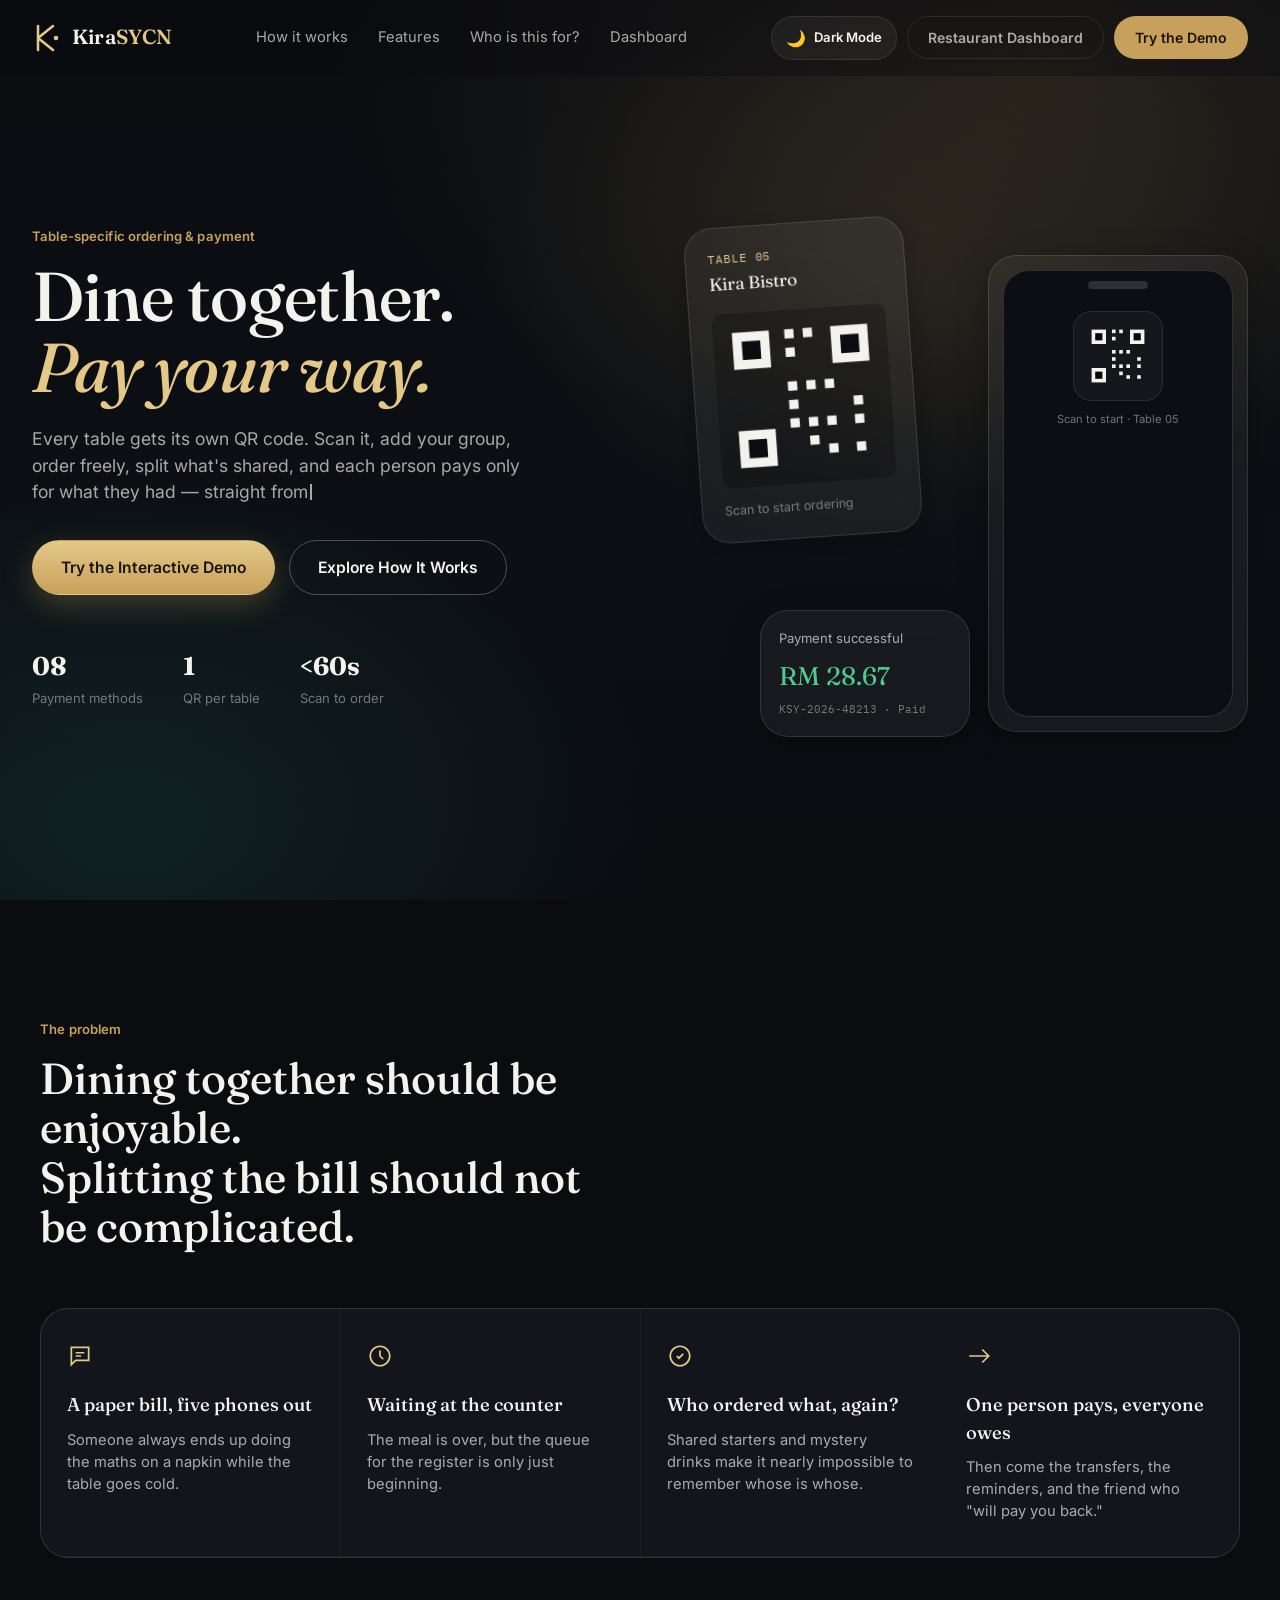
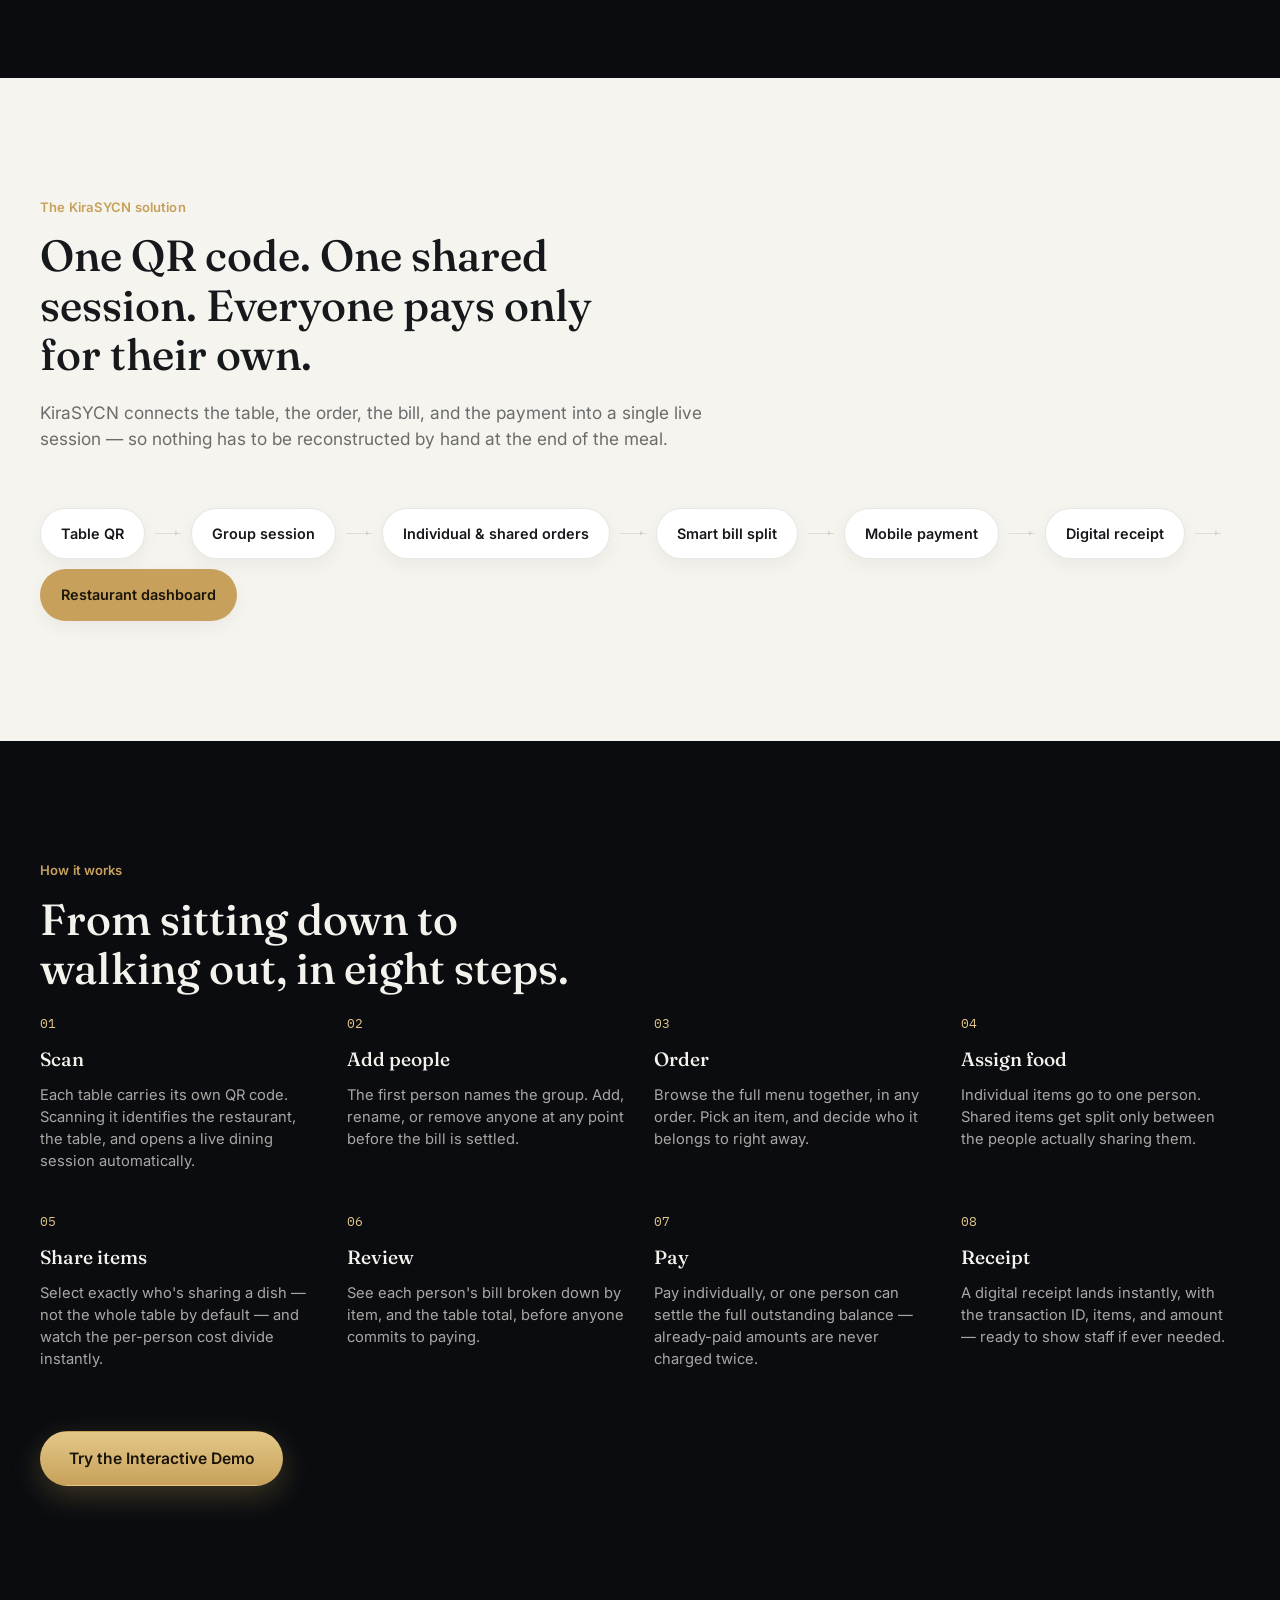
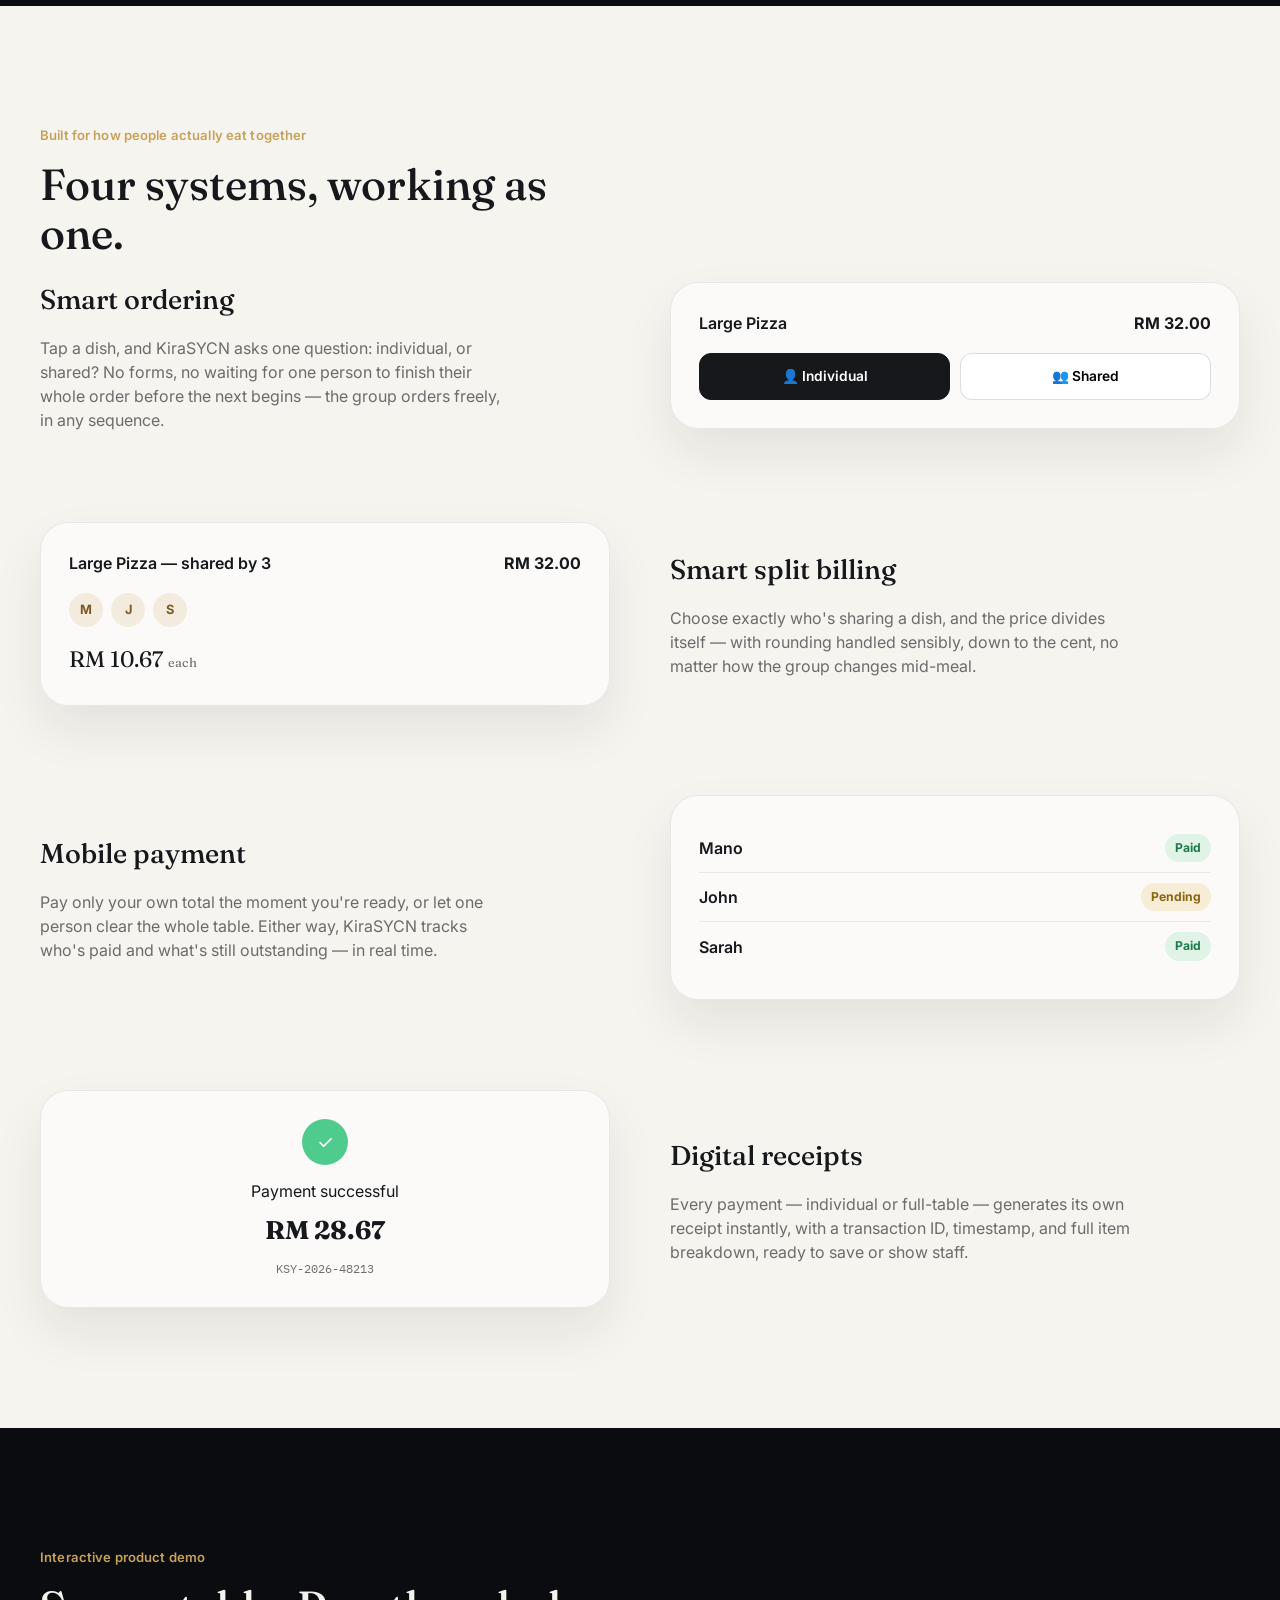
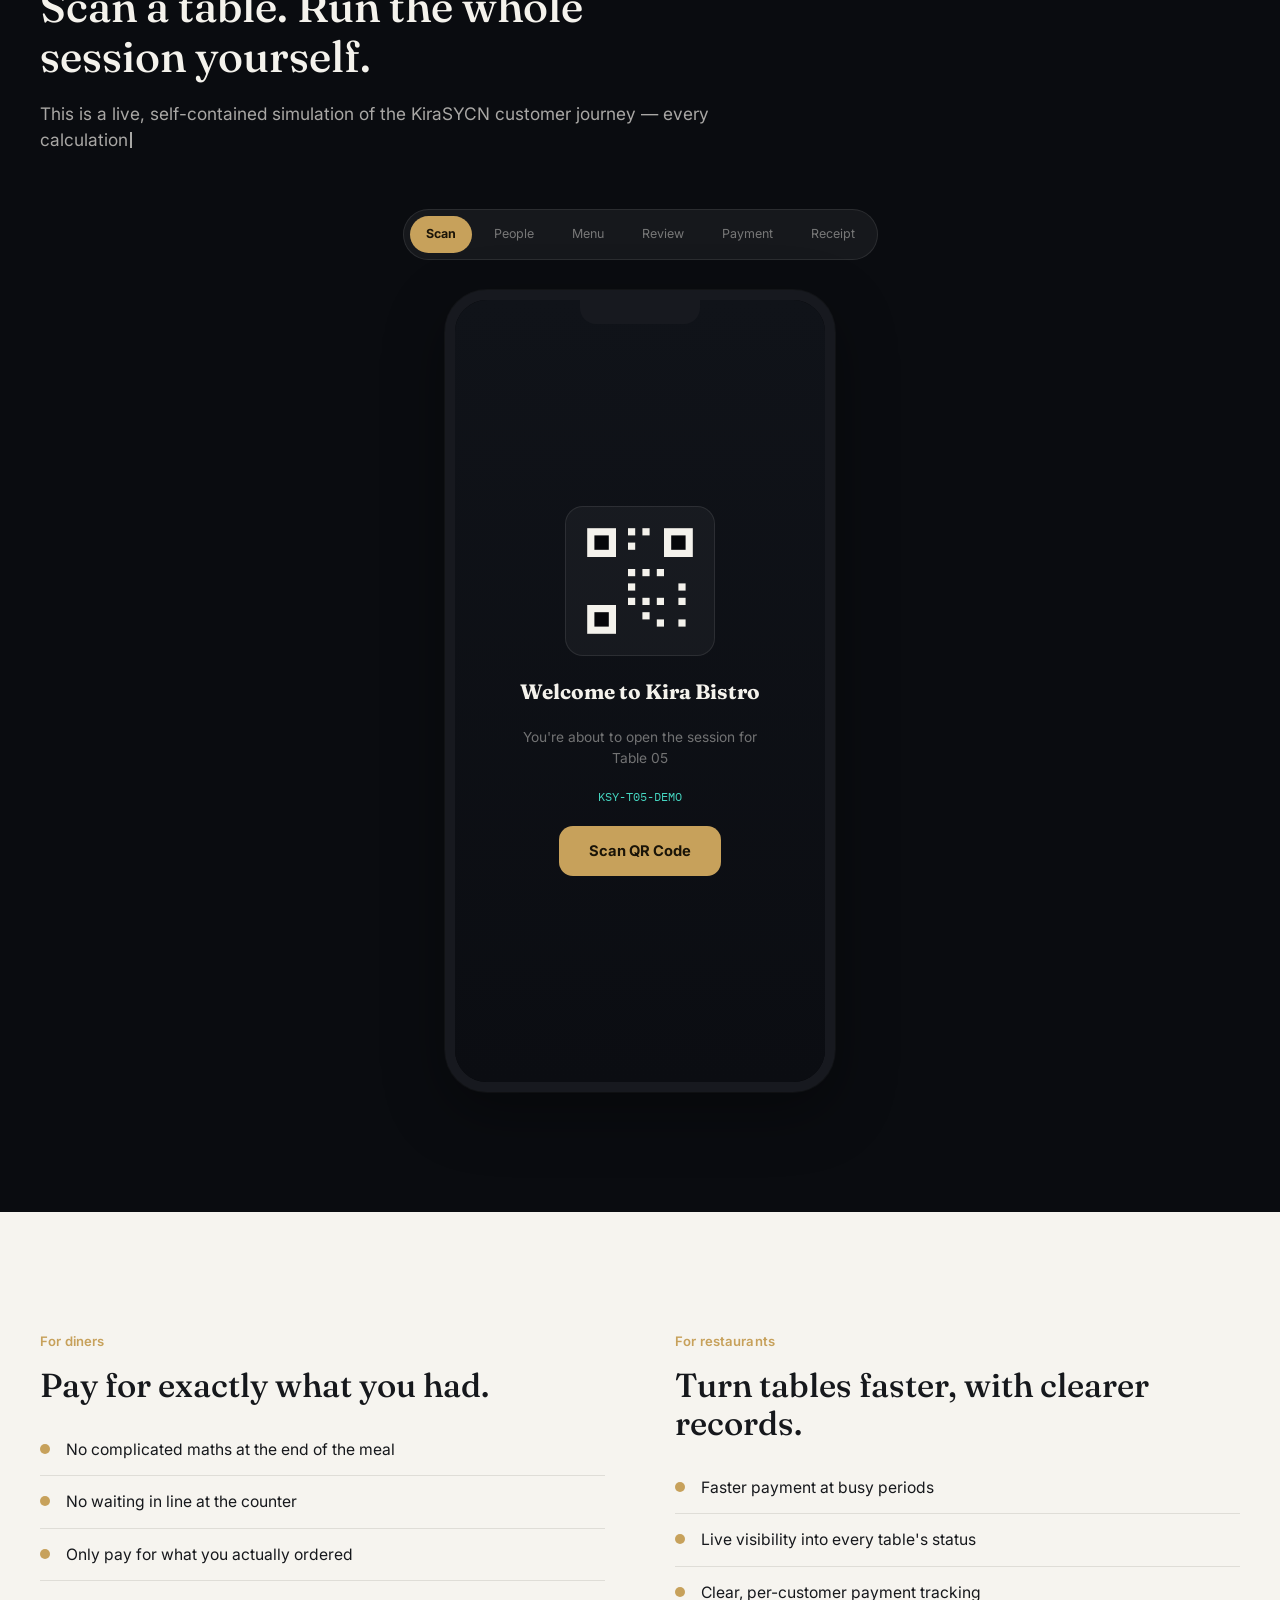
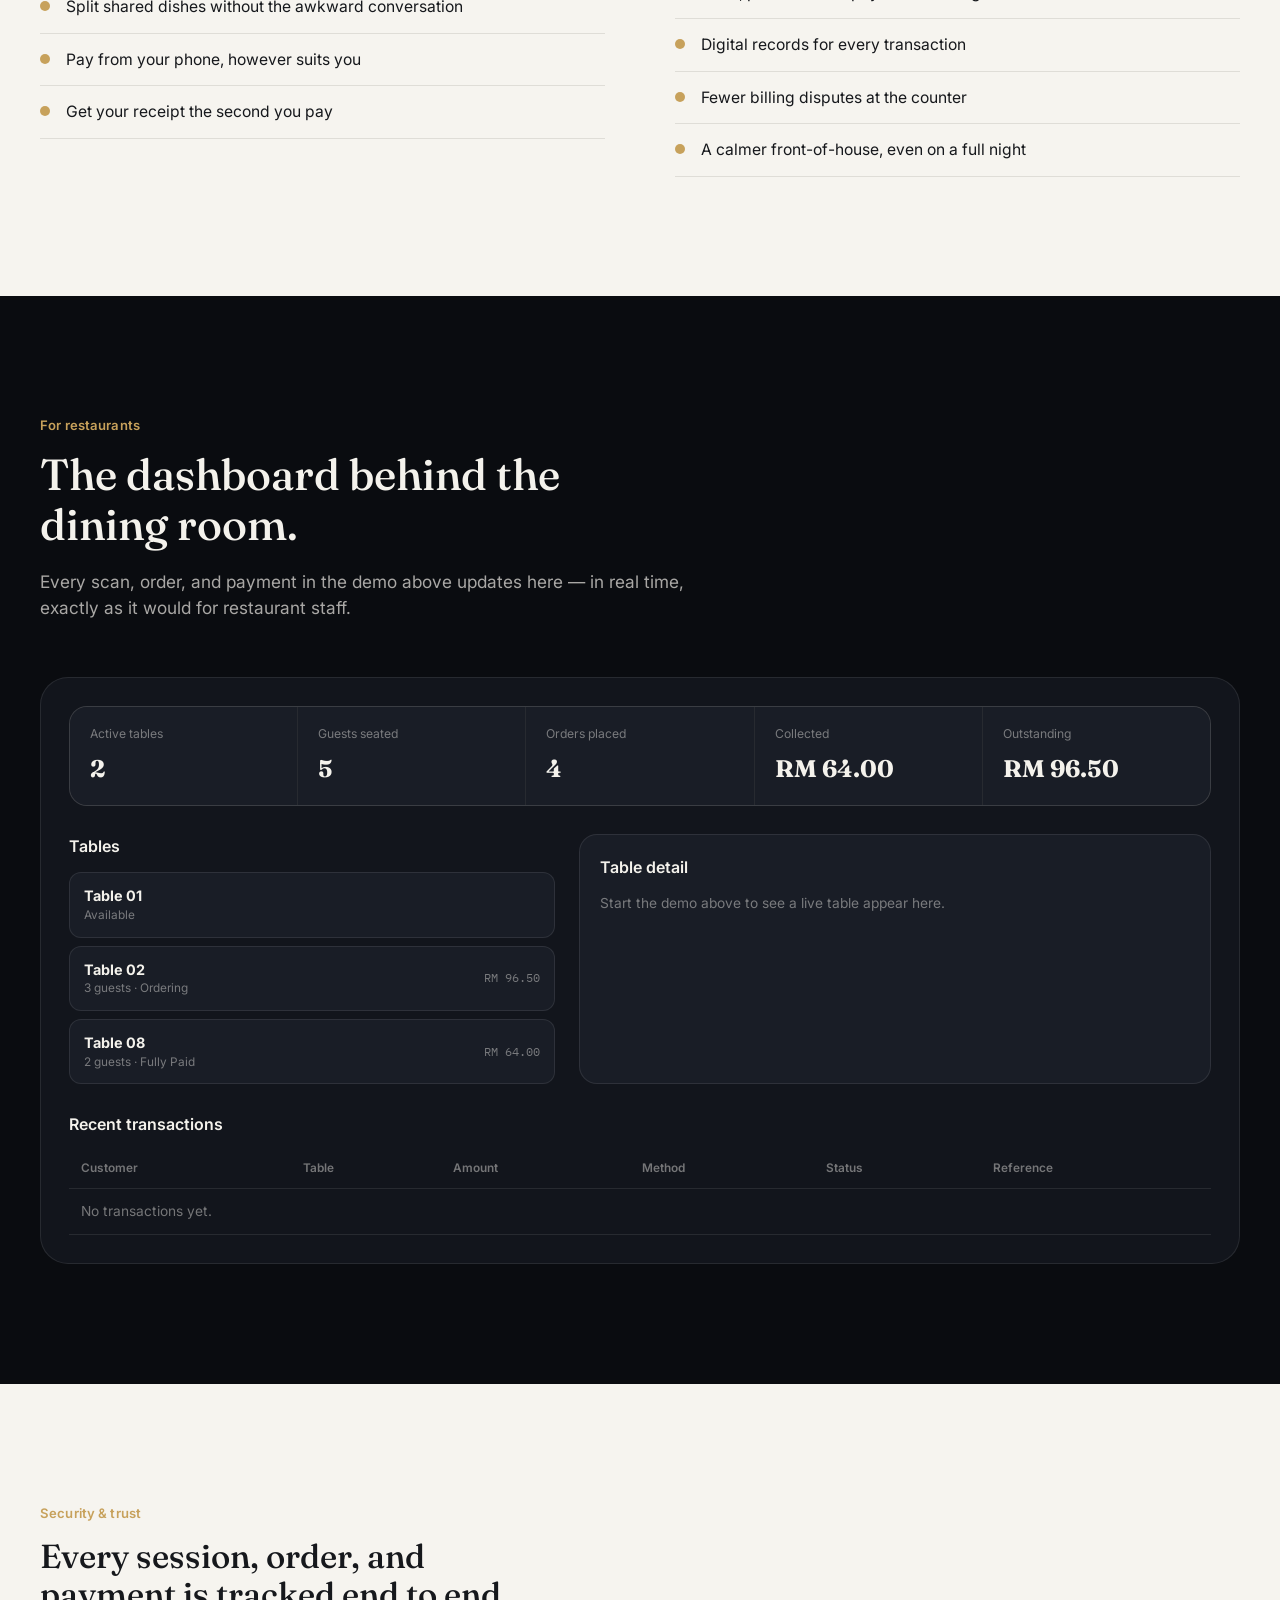
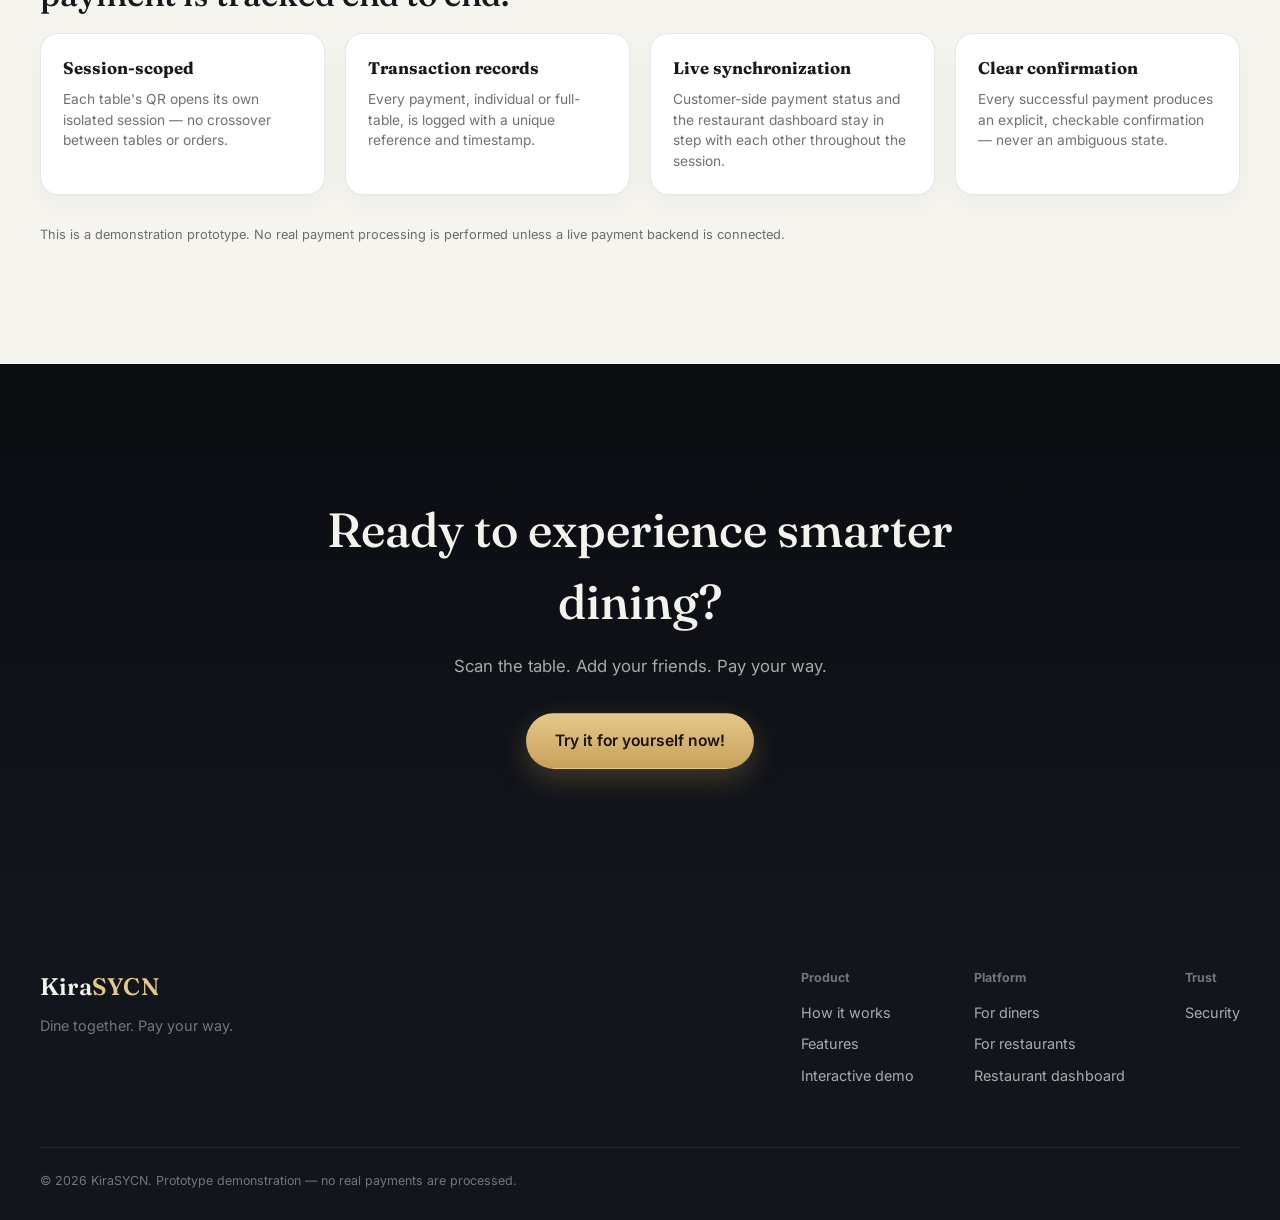
==== index.html @ 78e65d54 "Initial commit: KiraSync restaurant ordering app" ====
<!DOCTYPE html>
<html lang="en">
<head>
<meta charset="UTF-8">
<meta name="viewport" content="width=device-width, initial-scale=1.0">
<title>KiraSYCN — Dine Together. Pay Your Way.</title>
<meta name="description" content="KiraSYCN is a universal QR-based restaurant ordering, smart bill-splitting and mobile payment platform for group dining.">
<!-- Theme & Motion Enhancements: apply saved theme before first paint to avoid a flash -->
<script>
(function(){
  try{
    var saved = localStorage.getItem('kirasycn-theme');
    document.documentElement.setAttribute('data-theme', saved === 'light' ? 'light' : 'dark');
  }catch(e){ document.documentElement.setAttribute('data-theme','dark'); }
})();
</script>
<link rel="preconnect" href="https://fonts.googleapis.com">
<link rel="preconnect" href="https://fonts.gstatic.com" crossorigin>
<link href="https://fonts.googleapis.com/css2?family=Fraunces:opsz,wght@9..144,300;9..144,400;9..144,500;9..144,600;9..144,700&family=Inter:wght@400;500;600;700;800&family=IBM+Plex+Mono:wght@400;500&display=swap" rel="stylesheet">
<link rel="stylesheet" href="style.css">
</head>
<body>

<!-- ============ NAV ============ -->
<header class="nav" id="nav">
  <div class="nav__inner">
    <a href="#top" class="brand">
      <span class="brand__mark" aria-hidden="true">
        <svg viewBox="0 0 40 40" width="30" height="30">
          <path d="M8 4 L8 36 M8 20 L28 4 M8 20 L28 36" stroke="currentColor" stroke-width="3.4" fill="none" stroke-linecap="round" stroke-linejoin="round"/>
          <circle cx="32" cy="20" r="3" fill="currentColor"/>
        </svg>
      </span>
      <span class="brand__word">Kira<em>SYCN</em></span>
    </a>
    <nav class="nav__links" id="navLinks">
      <a href="#how">How it works</a>
      <a href="#features">Features</a>
      <a href="#diners">Who is this for?</a>
      <a href="#dashboard-section">Dashboard</a>
    </nav>
    <div class="nav__cta">
      <button class="theme-toggle" id="themeToggle" type="button" aria-label="Toggle light and dark mode" aria-pressed="false">
        <span class="theme-toggle__icon" id="themeToggleIcon" aria-hidden="true">🌙</span>
        <span class="theme-toggle__label" id="themeToggleLabel">Dark Mode</span>
      </button>
      <a href="#dashboard-section" class="btn btn--ghost-sm">Restaurant Dashboard</a>
      <a href="#demo" class="btn btn--solid-sm">Try the Demo</a>
    </div>
    <button class="nav__burger" id="navBurger" aria-label="Toggle menu" aria-expanded="false">
      <span></span><span></span><span></span>
    </button>
  </div>
</header>

<main id="top">

<!-- ============ HERO ============ -->
<section class="hero" id="hero">
  <div class="hero__glow" aria-hidden="true"></div>
  <div class="hero__inner">
    <div class="hero__copy">
      <p class="eyebrow-plain">Table-specific ordering &amp; payment</p>
      <h1 class="hero__title">Dine together.<br><span class="hero__title-accent">Pay your way.</span></h1>
      <p class="hero__sub">Every table gets its own QR code. Scan it, add your group, order freely, split what's shared, and each person pays only for what they had — straight from their phone.</p>
      <div class="hero__actions">
        <a href="#demo" class="btn btn--solid">Try the Interactive Demo</a>
        <a href="#how" class="btn btn--ghost">Explore How It Works</a>
      </div>
      <div class="hero__stats">
        <div><strong>08</strong><span>Payment methods</span></div>
        <div><strong>1</strong><span>QR per table</span></div>
        <div><strong>&lt;60s</strong><span>Scan to order</span></div>
      </div>
    </div>

    <div class="hero__scene" aria-hidden="true">
      <div class="scene-parallax" data-parallax-speed="0.5">
        <div class="scene-card scene-card--table">
          <div class="scene-card__label">TABLE 05</div>
          <div class="scene-card__sub">Kira Bistro</div>
          <div class="qr-mock">
            <svg viewBox="0 0 100 100" width="100%" height="100%"><rect width="100" height="100" fill="none"/>
              <g fill="currentColor">
                <rect x="6" y="6" width="24" height="24"/><rect x="12" y="12" width="12" height="12" fill="#0A0C10"/>
                <rect x="70" y="6" width="24" height="24"/><rect x="76" y="12" width="12" height="12" fill="#0A0C10"/>
                <rect x="6" y="70" width="24" height="24"/><rect x="12" y="76" width="12" height="12" fill="#0A0C10"/>
                <rect x="40" y="6" width="6" height="6"/><rect x="52" y="6" width="6" height="6"/><rect x="40" y="18" width="6" height="6"/>
                <rect x="40" y="40" width="6" height="6"/><rect x="52" y="40" width="6" height="6"/><rect x="64" y="40" width="6" height="6"/>
                <rect x="40" y="52" width="6" height="6"/><rect x="82" y="52" width="6" height="6"/><rect x="40" y="64" width="6" height="6"/>
                <rect x="52" y="64" width="6" height="6"/><rect x="64" y="64" width="6" height="6"/><rect x="82" y="64" width="6" height="6"/>
                <rect x="52" y="76" width="6" height="6"/><rect x="64" y="82" width="6" height="6"/><rect x="82" y="82" width="6" height="6"/>
              </g>
            </svg>
          </div>
          <div class="scene-card__hint">Scan to start ordering</div>
        </div>
      </div>

      <div class="scene-parallax" data-parallax-speed="0.9">
        <div class="scene-card scene-card--phone">
          <div class="phone-frame">
            <div class="phone-frame__notch"></div>
            <div class="phone-frame__screen" id="heroPhoneScreen">
              <!-- populated by JS rotation -->
            </div>
          </div>
        </div>
      </div>

      <div class="scene-parallax" data-parallax-speed="0.7">
        <div class="scene-card scene-card--receipt">
          <div class="receipt-mini">
            <div class="receipt-mini__row"><span>Payment successful</span></div>
            <div class="receipt-mini__amt">RM 28.67</div>
            <div class="receipt-mini__sub">KSY-2026-48213 · Paid</div>
          </div>
        </div>
      </div>
    </div>
  </div>
</section>

<!-- ============ PROBLEM ============ -->
<section class="section section--dark" id="problem">
  <div class="section__inner">
    <p class="eyebrow-plain">The problem</p>
    <h2 class="section__title">Dining together should be enjoyable.<br>Splitting the bill should not be complicated.</h2>
    <div class="problem-grid">
      <article class="problem-card">
        <div class="problem-card__icon">
          <svg viewBox="0 0 24 24" width="26" height="26" fill="none" stroke="currentColor" stroke-width="1.6"><path d="M4 4h16v12H8l-4 4V4z"/><path d="M8 9h8M8 12h5"/></svg>
        </div>
        <h3>A paper bill, five phones out</h3>
        <p>Someone always ends up doing the maths on a napkin while the table goes cold.</p>
      </article>
      <article class="problem-card">
        <div class="problem-card__icon">
          <svg viewBox="0 0 24 24" width="26" height="26" fill="none" stroke="currentColor" stroke-width="1.6"><circle cx="12" cy="12" r="9"/><path d="M12 7v5l3 3"/></svg>
        </div>
        <h3>Waiting at the counter</h3>
        <p>The meal is over, but the queue for the register is only just beginning.</p>
      </article>
      <article class="problem-card">
        <div class="problem-card__icon">
          <svg viewBox="0 0 24 24" width="26" height="26" fill="none" stroke="currentColor" stroke-width="1.6"><path d="M9 12l2 2 4-4"/><circle cx="12" cy="12" r="9"/></svg>
        </div>
        <h3>Who ordered what, again?</h3>
        <p>Shared starters and mystery drinks make it nearly impossible to remember whose is whose.</p>
      </article>
      <article class="problem-card">
        <div class="problem-card__icon">
          <svg viewBox="0 0 24 24" width="26" height="26" fill="none" stroke="currentColor" stroke-width="1.6"><path d="M3 12h18M15 6l6 6-6 6"/></svg>
        </div>
        <h3>One person pays, everyone owes</h3>
        <p>Then come the transfers, the reminders, and the friend who "will pay you back."</p>
      </article>
    </div>
  </div>
</section>

<!-- ============ SOLUTION ============ -->
<section class="section section--bright" id="solution">
  <div class="section__inner">
    <p class="eyebrow-plain">The KiraSYCN solution</p>
    <h2 class="section__title section__title--dark">One QR code. One shared session. Everyone pays only for their own.</h2>
    <p class="section__lead">KiraSYCN connects the table, the order, the bill, and the payment into a single live session — so nothing has to be reconstructed by hand at the end of the meal.</p>

    <div class="flow" id="solutionFlow">
      <div class="flow__step"><span>Table QR</span></div>
      <div class="flow__arrow"></div>
      <div class="flow__step"><span>Group session</span></div>
      <div class="flow__arrow"></div>
      <div class="flow__step"><span>Individual &amp; shared orders</span></div>
      <div class="flow__arrow"></div>
      <div class="flow__step"><span>Smart bill split</span></div>
      <div class="flow__arrow"></div>
      <div class="flow__step"><span>Mobile payment</span></div>
      <div class="flow__arrow"></div>
      <div class="flow__step"><span>Digital receipt</span></div>
      <div class="flow__arrow"></div>
      <div class="flow__step flow__step--accent"><span>Restaurant dashboard</span></div>
    </div>
  </div>
</section>

<!-- ============ HOW IT WORKS ============ -->
<section class="section section--dark" id="how">
  <div class="section__inner">
    <p class="eyebrow-plain">How it works</p>
    <h2 class="section__title">From sitting down to walking out, in eight steps.</h2>

    <div class="steps">
      <div class="step">
        <div class="step__num">01</div>
        <h3>Scan</h3>
        <p>Each table carries its own QR code. Scanning it identifies the restaurant, the table, and opens a live dining session automatically.</p>
      </div>
      <div class="step">
        <div class="step__num">02</div>
        <h3>Add people</h3>
        <p>The first person names the group. Add, rename, or remove anyone at any point before the bill is settled.</p>
      </div>
      <div class="step">
        <div class="step__num">03</div>
        <h3>Order</h3>
        <p>Browse the full menu together, in any order. Pick an item, and decide who it belongs to right away.</p>
      </div>
      <div class="step">
        <div class="step__num">04</div>
        <h3>Assign food</h3>
        <p>Individual items go to one person. Shared items get split only between the people actually sharing them.</p>
      </div>
      <div class="step">
        <div class="step__num">05</div>
        <h3>Share items</h3>
        <p>Select exactly who's sharing a dish — not the whole table by default — and watch the per-person cost divide instantly.</p>
      </div>
      <div class="step">
        <div class="step__num">06</div>
        <h3>Review</h3>
        <p>See each person's bill broken down by item, and the table total, before anyone commits to paying.</p>
      </div>
      <div class="step">
        <div class="step__num">07</div>
        <h3>Pay</h3>
        <p>Pay individually, or one person can settle the full outstanding balance — already-paid amounts are never charged twice.</p>
      </div>
      <div class="step">
        <div class="step__num">08</div>
        <h3>Receipt</h3>
        <p>A digital receipt lands instantly, with the transaction ID, items, and amount — ready to show staff if ever needed.</p>
      </div>
    </div>

    <div class="how__cta">
      <a href="#demo" class="btn btn--solid">Try the Interactive Demo</a>
    </div>
  </div>
</section>

<!-- ============ FEATURES: SMART ORDERING / SPLIT / PAYMENT / RECEIPTS ============ -->
<section class="section section--bright" id="features">
  <div class="section__inner">
    <p class="eyebrow-plain">Built for how people actually eat together</p>
    <h2 class="section__title section__title--dark">Four systems, working as one.</h2>

    <div class="feature-rows">
      <article class="feature-row">
        <div class="feature-row__text">
          <h3>Smart ordering</h3>
          <p>Tap a dish, and KiraSYCN asks one question: individual, or shared? No forms, no waiting for one person to finish their whole order before the next begins — the group orders freely, in any sequence.</p>
        </div>
        <div class="feature-row__visual">
          <div class="glass-panel">
            <div class="mini-item"><span>Large Pizza</span><strong>RM 32.00</strong></div>
            <div class="mini-choice"><button class="mini-choice__btn mini-choice__btn--active">👤 Individual</button><button class="mini-choice__btn">👥 Shared</button></div>
          </div>
        </div>
      </article>

      <article class="feature-row feature-row--reverse">
        <div class="feature-row__text">
          <h3>Smart split billing</h3>
          <p>Choose exactly who's sharing a dish, and the price divides itself — with rounding handled sensibly, down to the cent, no matter how the group changes mid-meal.</p>
        </div>
        <div class="feature-row__visual">
          <div class="glass-panel">
            <div class="mini-item"><span>Large Pizza — shared by 3</span><strong>RM 32.00</strong></div>
            <div class="mini-avatars"><span>M</span><span>J</span><span>S</span></div>
            <div class="mini-result">RM 10.67 <em>each</em></div>
          </div>
        </div>
      </article>

      <article class="feature-row">
        <div class="feature-row__text">
          <h3>Mobile payment</h3>
          <p>Pay only your own total the moment you're ready, or let one person clear the whole table. Either way, KiraSYCN tracks who's paid and what's still outstanding — in real time.</p>
        </div>
        <div class="feature-row__visual">
          <div class="glass-panel">
            <div class="mini-pay-row"><span>Mano</span><em class="status status--paid">Paid</em></div>
            <div class="mini-pay-row"><span>John</span><em class="status status--pending">Pending</em></div>
            <div class="mini-pay-row"><span>Sarah</span><em class="status status--paid">Paid</em></div>
          </div>
        </div>
      </article>

      <article class="feature-row feature-row--reverse">
        <div class="feature-row__text">
          <h3>Digital receipts</h3>
          <p>Every payment — individual or full-table — generates its own receipt instantly, with a transaction ID, timestamp, and full item breakdown, ready to save or show staff.</p>
        </div>
        <div class="feature-row__visual">
          <div class="glass-panel receipt-preview">
            <div class="receipt-preview__ok">✓</div>
            <div>Payment successful</div>
            <strong>RM 28.67</strong>
            <span>KSY-2026-48213</span>
          </div>
        </div>
      </article>
    </div>
  </div>
</section>

<!-- ============ INTERACTIVE DEMO ============ -->
<section class="section section--dark demo-section" id="demo">
  <div class="section__inner">
    <p class="eyebrow-plain">Interactive product demo</p>
    <h2 class="section__title">Scan a table. Run the whole session yourself.</h2>
    <p class="section__lead section__lead--light">This is a live, self-contained simulation of the KiraSYCN customer journey — every calculation and payment status below is real, no financial transactions are made.</p>

    <div class="demo-shell" id="demoShell">

      <div class="demo-progress" id="demoProgress">
        <div class="demo-progress__step" data-step="scan">Scan</div>
        <div class="demo-progress__step" data-step="people">People</div>
        <div class="demo-progress__step" data-step="menu">Menu</div>
        <div class="demo-progress__step" data-step="review">Review</div>
        <div class="demo-progress__step" data-step="payment">Payment</div>
        <div class="demo-progress__step" data-step="receipt">Receipt</div>
      </div>

      <div class="demo-phone">
        <div class="demo-phone__frame">
          <div class="demo-phone__notch"></div>
          <div class="demo-phone__screen" id="demoScreen">
            <!-- rendered by script.js -->
          </div>
        </div>
      </div>

    </div>
  </div>
</section>

<!-- ============ BENEFITS ============ -->
<section class="section section--bright" id="diners">
  <div class="section__inner">
    <div class="benefits-cols">
      <div class="benefits-col">
        <p class="eyebrow-plain">For diners</p>
        <h2 class="section__title section__title--dark section__title--sm">Pay for exactly what you had.</h2>
        <ul class="benefits-list">
          <li>No complicated maths at the end of the meal</li>
          <li>No waiting in line at the counter</li>
          <li>Only pay for what you actually ordered</li>
          <li>Split shared dishes without the awkward conversation</li>
          <li>Pay from your phone, however suits you</li>
          <li>Get your receipt the second you pay</li>
        </ul>
      </div>
      <div class="benefits-col" id="restaurants">
        <p class="eyebrow-plain">For restaurants</p>
        <h2 class="section__title section__title--dark section__title--sm">Turn tables faster, with clearer records.</h2>
        <ul class="benefits-list">
          <li>Faster payment at busy periods</li>
          <li>Live visibility into every table's status</li>
          <li>Clear, per-customer payment tracking</li>
          <li>Digital records for every transaction</li>
          <li>Fewer billing disputes at the counter</li>
          <li>A calmer front-of-house, even on a full night</li>
        </ul>
      </div>
    </div>
  </div>
</section>

<!-- ============ RESTAURANT DASHBOARD ============ -->
<section class="section section--dark" id="dashboard-section">
  <div class="section__inner">
    <p class="eyebrow-plain">For restaurants</p>
    <h2 class="section__title">The dashboard behind the dining room.</h2>
    <p class="section__lead section__lead--light">Every scan, order, and payment in the demo above updates here — in real time, exactly as it would for restaurant staff.</p>

    <div class="dashboard" id="dashboard">
      <div class="dashboard__top">
        <div class="dstat"><span>Active tables</span><strong id="statActiveTables">0</strong></div>
        <div class="dstat"><span>Guests seated</span><strong id="statGuests">0</strong></div>
        <div class="dstat"><span>Orders placed</span><strong id="statOrders">0</strong></div>
        <div class="dstat"><span>Collected</span><strong id="statPaid">RM 0.00</strong></div>
        <div class="dstat"><span>Outstanding</span><strong id="statOutstanding">RM 0.00</strong></div>
      </div>

      <div class="dashboard__body">
        <div class="dashboard__tables">
          <h3>Tables</h3>
          <div id="tableList" class="table-list"></div>
        </div>
        <div class="dashboard__detail" id="tableDetail">
          <h3>Table detail</h3>
          <p class="dashboard__empty">Start the demo above to see a live table appear here.</p>
        </div>
      </div>

      <div class="dashboard__transactions">
        <h3>Recent transactions</h3>
        <table class="tx-table">
          <thead><tr><th>Customer</th><th>Table</th><th>Amount</th><th>Method</th><th>Status</th><th>Reference</th></tr></thead>
          <tbody id="txTableBody">
            <tr><td colspan="6" class="dashboard__empty">No transactions yet.</td></tr>
          </tbody>
        </table>
      </div>
    </div>
  </div>
</section>

<!-- ============ SECURITY ============ -->
<section class="section section--bright" id="security">
  <div class="section__inner">
    <p class="eyebrow-plain">Security &amp; trust</p>
    <h2 class="section__title section__title--dark section__title--sm">Every session, order, and payment is tracked end to end.</h2>
    <div class="security-grid">
      <div class="security-card">
        <h3>Session-scoped</h3>
        <p>Each table's QR opens its own isolated session — no crossover between tables or orders.</p>
      </div>
      <div class="security-card">
        <h3>Transaction records</h3>
        <p>Every payment, individual or full-table, is logged with a unique reference and timestamp.</p>
      </div>
      <div class="security-card">
        <h3>Live synchronization</h3>
        <p>Customer-side payment status and the restaurant dashboard stay in step with each other throughout the session.</p>
      </div>
      <div class="security-card">
        <h3>Clear confirmation</h3>
        <p>Every successful payment produces an explicit, checkable confirmation — never an ambiguous state.</p>
      </div>
    </div>
    <p class="security-note">This is a demonstration prototype. No real payment processing is performed unless a live payment backend is connected.</p>
  </div>
</section>

<!-- ============ FINAL CTA ============ -->
<section class="cta-final">
  <div class="cta-final__inner">
    <h2>Ready to experience smarter dining?</h2>
    <p>Scan the table. Add your friends. Pay your way.</p>
    <a href="restaurant" class="btn btn--solid">Try it for yourself now!</a>
  </div>
</section>

</main>

<!-- ============ FOOTER ============ -->
<footer class="footer">
  <div class="footer__inner">
    <div class="footer__brand">
      <span class="brand__word brand__word--footer">Kira<em>SYCN</em></span>
      <p>Dine together. Pay your way.</p>
    </div>
    <div class="footer__cols">
      <div>
        <h4>Product</h4>
        <a href="#how">How it works</a>
        <a href="#features">Features</a>
        <a href="#demo">Interactive demo</a>
      </div>
      <div>
        <h4>Platform</h4>
        <a href="#diners">For diners</a>
        <a href="#restaurants">For restaurants</a>
        <a href="#dashboard-section">Restaurant dashboard</a>
      </div>
      <div>
        <h4>Trust</h4>
        <a href="#security">Security</a>
      </div>
    </div>
  </div>
  <div class="footer__bottom">
    <span>© 2026 KiraSYCN. Prototype demonstration — no real payments are processed.</span>
  </div>
</footer>

<!-- toast for simulated events -->
<div class="toast" id="toast"></div>

<script src="script.js"></script>
</body>
</html>
---- style.css ----
/* ==========================================================================
   KiraSYCN — Design Tokens
   ========================================================================== */
:root{
  /* Color: dark cinematic base */
  --ink:            #0A0C10;
  --ink-2:          #12151C;
  --ink-3:          #191D26;
  --line-dark:      rgba(255,255,255,0.09);
  --text-hi:        #F4F2EC;
  --text-mid:       rgba(244,242,236,0.68);
  --text-low:       rgba(244,242,236,0.44);

  /* Color: bright premium base */
  --paper:          #F6F4EF;
  --paper-2:        #EFECE4;
  --line-light:      rgba(20,20,18,0.10);
  --ink-on-paper:    #16181C;
  --mid-on-paper:    rgba(22,24,28,0.62);

  /* Brand accents */
  --brass:          #C7A15B;
  --brass-hi:       #E4C888;
  --teal:           #45D6C1;
  --teal-dim:       rgba(69,214,193,0.16);
  --brass-dim:      rgba(199,161,91,0.16);
  --danger:         #E27A6B;
  --good:           #4FCB8E;
  --warn:           #E3B24B;

  /* Type */
  --font-display: 'Fraunces', 'Iowan Old Style', Georgia, serif;
  --font-body: 'Inter', -apple-system, BlinkMacSystemFont, 'Segoe UI', sans-serif;
  --font-mono: 'IBM Plex Mono', ui-monospace, SFMono-Regular, monospace;

  /* Spacing / radius / shadow */
  --radius-s: 10px;
  --radius-m: 18px;
  --radius-l: 28px;
  --shadow-soft: 0 20px 60px rgba(0,0,0,0.35);
  --shadow-glass: 0 8px 32px rgba(0,0,0,0.28);
  --ease: cubic-bezier(.22,.9,.32,1);
  --tr: 420ms var(--ease);

  --nav-h: 76px;
}

/* ============================================================
   KiraSYCN — Theme & Motion Enhancements (tokens)
   Adds Light/Dark tokens on top of the existing variable set.
   Existing dark-cinematic values above remain the defaults.
   ============================================================ */
:root{
  --surface-1: rgba(255,255,255,0.05);
  --surface-2: rgba(255,255,255,0.08);
  --surface-3: rgba(255,255,255,0.14);
  --nav-bg: rgba(10,12,16,0.4);
  --nav-bg-scrolled: rgba(10,12,16,0.78);
  --nav-mobile-bg: rgba(10,12,16,0.98);
}

[data-theme="light"]{
  --ink:            #F5F2EA;
  --ink-2:          #ECE7DC;
  --ink-3:          #E3DDCE;
  --line-dark:      rgba(20,20,18,0.12);
  --text-hi:        #16181C;
  --text-mid:       rgba(22,24,28,0.68);
  --text-low:       rgba(22,24,28,0.46);

  --paper:          #FFFFFF;
  --paper-2:        #F7F4EE;
  --line-light:      rgba(20,20,18,0.10);
  --ink-on-paper:    #16181C;
  --mid-on-paper:    rgba(22,24,28,0.62);

  --surface-1: rgba(20,20,18,0.045);
  --surface-2: rgba(20,20,18,0.08);
  --surface-3: rgba(20,20,18,0.12);

  --nav-bg: rgba(255,255,255,0.55);
  --nav-bg-scrolled: rgba(255,255,255,0.86);
  --nav-mobile-bg: rgba(255,255,255,0.98);

  --shadow-soft: 0 20px 60px rgba(0,0,0,0.12);
  --shadow-glass: 0 8px 32px rgba(0,0,0,0.08);
}

/* The hero band and the interactive demo's phone screen are treated as
   fixed, cinematic "brand" surfaces — like a device screen, they keep
   the premium dark identity in both themes rather than inverting. */
.hero{
  --text-hi: #F4F2EC;
  --text-mid: rgba(244,242,236,0.68);
  --text-low: rgba(244,242,236,0.44);
}
[data-theme="light"] .hero{
  --text-hi: #16181C;
  --text-mid: rgba(22,24,28,0.68);
  --text-low: rgba(22,24,28,0.46);
}
.demo-phone__screen{
  --line-dark: rgba(255,255,255,0.09);
  --text-hi: #F4F2EC;
  --text-mid: rgba(244,242,236,0.68);
  --text-low: rgba(244,242,236,0.44);
}
[data-theme="light"] .demo-phone__screen{
  --line-dark: rgba(20,20,18,0.12);
  --text-hi: #16181C;
  --text-mid: rgba(22,24,28,0.68);
  --text-low: rgba(22,24,28,0.46);
}

html, body{ overflow-x: hidden; }

/* ==========================================================================
   Reset
   ========================================================================== */
*, *::before, *::after{ box-sizing: border-box; }
html{ scroll-behavior: smooth; scroll-padding-top: 90px; }
body{
  margin:0;
  background: var(--ink);
  color: var(--text-hi);
  font-family: var(--font-body);
  font-size: 16px;
  line-height: 1.5;
  -webkit-font-smoothing: antialiased;
}
img, svg{ display:block; max-width:100%; }
a{ color: inherit; text-decoration:none; }
ul{ margin:0; padding:0; list-style:none; }
h1,h2,h3,h4,p{ margin:0; }
button{ font: inherit; cursor:pointer; }
:focus-visible{ outline: 2px solid var(--teal); outline-offset: 3px; border-radius: 4px; }

.eyebrow-plain{
  font-size: 0.82rem;
  color: var(--brass);
  font-weight: 600;
  letter-spacing: 0.01em;
  margin: 0 0 14px;
}

/* ==========================================================================
   Buttons
   ========================================================================== */
.btn{
  display:inline-flex; align-items:center; justify-content:center;
  padding: 15px 28px;
  border-radius: 999px;
  font-weight: 600;
  font-size: 0.98rem;
  transition: transform var(--tr), box-shadow var(--tr), background var(--tr), border-color var(--tr);
  border: 1px solid transparent;
  white-space: nowrap;
}
.btn--solid{
  background: linear-gradient(180deg, var(--brass-hi), var(--brass));
  color: #1A1408;
  box-shadow: 0 10px 30px rgba(199,161,91,0.28);
}
.btn--solid:hover{ transform: translateY(-2px); box-shadow: 0 14px 36px rgba(199,161,91,0.4); }
.btn--ghost{
  border-color: rgba(244,242,236,0.28);
  color: var(--text-hi);
}
.btn--ghost:hover{ border-color: rgba(244,242,236,0.6); background: rgba(244,242,236,0.06); transform: translateY(-2px); }
.btn--solid-sm, .btn--ghost-sm{
  padding: 10px 20px;
  border-radius: 999px;
  font-size: 0.88rem;
  font-weight: 600;
  transition: transform var(--tr), box-shadow var(--tr), background var(--tr), border-color var(--tr), color var(--tr);
}
.btn--solid-sm{ background: var(--brass); color: #1A1408; }
.btn--solid-sm:hover{ background: var(--brass-hi); transform: translateY(-2px); box-shadow: 0 10px 22px rgba(199,161,91,0.3); }
.btn--ghost-sm{ border: 1px solid var(--line-dark); color: var(--text-mid); }
.btn--ghost-sm:hover{ color: var(--text-hi); border-color: rgba(244,242,236,0.4); transform: translateY(-2px); }

/* ==========================================================================
   Navigation
   ========================================================================== */
.nav{
  position: fixed; top:0; left:0; right:0; z-index: 500;
  height: var(--nav-h);
  display:flex; align-items:center;
  background: var(--nav-bg);
  backdrop-filter: blur(0px);
  border-bottom: 1px solid transparent;
  transition: background var(--tr), backdrop-filter var(--tr), border-color var(--tr), height var(--tr);
}
.nav.is-scrolled{
  background: var(--nav-bg-scrolled);
  backdrop-filter: blur(18px);
  border-bottom: 1px solid var(--line-dark);
  height: 66px;
}
.nav__inner{
  width:100%; max-width: 1360px; margin: 0 auto;
  padding: 0 32px;
  display:flex; align-items:center; justify-content:space-between;
  gap: 24px;
}
.brand{ display:flex; align-items:center; gap:10px; color: var(--text-hi); }
.brand__mark{ color: var(--brass-hi); display:flex; }
.brand__word{ font-family: var(--font-display); font-size: 1.28rem; font-weight: 600; letter-spacing: 0.01em; }
.brand__word em{ font-style: normal; color: var(--brass-hi); }
.brand__word--footer{ font-size: 1.5rem; color: var(--text-hi); }

.nav__links{ display:flex; align-items:center; gap: 30px; }
.nav__links a{ font-size: 0.92rem; color: var(--text-mid); transition: color var(--tr); }
.nav__links a:hover{ color: var(--text-hi); }
.nav__cta{ display:flex; align-items:center; gap:10px; }
.nav__burger{ display:none; background:none; border:none; width: 30px; height: 22px; position:relative; }
.nav__burger span{
  position:absolute; left:0; right:0; height:2px; background: var(--text-hi);
  transition: transform var(--tr), opacity var(--tr);
}
.nav__burger span:nth-child(1){ top:0; }
.nav__burger span:nth-child(2){ top:10px; }
.nav__burger span:nth-child(3){ top:20px; }

/* ==========================================================================
   Hero
   ========================================================================== */
.hero{
  position: relative;
  min-height: 100vh;
  display:flex; align-items:center;
  padding: calc(var(--nav-h) + 40px) 32px 80px;
  overflow: hidden;
  background:
    radial-gradient(1200px 700px at 82% 8%, rgba(199,161,91,0.14), transparent 60%),
    radial-gradient(900px 600px at 10% 92%, rgba(69,214,193,0.10), transparent 60%),
    linear-gradient(180deg, #0A0C10 0%, #0C0F14 60%, #0A0C10 100%);
}
.hero__glow{
  position:absolute; inset:0; pointer-events:none;
  background: radial-gradient(600px 400px at 70% 30%, rgba(199,161,91,0.10), transparent 70%);
}
.hero__inner{
  position:relative; z-index:2;
  max-width: 1360px; margin: 0 auto;
  width:100%;
  display:grid;
  grid-template-columns: 1.05fr 0.95fr;
  gap: 48px;
  align-items:center;
}
.hero__title{
  font-family: var(--font-display);
  font-weight: 500;
  font-size: clamp(2.6rem, 5.4vw, 4.4rem);
  line-height: 1.04;
  letter-spacing: -0.01em;
  margin-bottom: 22px;
}
.hero__title-accent{ color: var(--brass-hi); font-style: italic; }
.hero__sub{
  max-width: 46ch;
  font-size: 1.1rem;
  color: var(--text-mid);
  margin-bottom: 34px;
}
.hero__actions{ display:flex; gap:14px; flex-wrap:wrap; margin-bottom: 52px; }
.hero__stats{ display:flex; gap: 40px; }
.hero__stats div{ display:flex; flex-direction:column; gap:4px; }
.hero__stats strong{ font-family: var(--font-display); font-size: 1.6rem; color: var(--text-hi); }
.hero__stats span{ font-size: 0.82rem; color: var(--text-low); }

.hero__scene{
  position: relative;
  height: 560px;
  perspective: 1400px;
}
.scene-card{
  position:absolute;
  border-radius: var(--radius-l);
  background: rgba(255,255,255,0.05);
  border: 1px solid rgba(255,255,255,0.12);
  backdrop-filter: blur(18px);
  box-shadow: var(--shadow-glass);
}
.scene-card--table{
  width: 220px; padding: 22px;
  top: 6%; left: 0;
  transform: rotate(-4deg);
  animation: float-a 7s ease-in-out infinite;
}
.scene-card__label{ font-family: var(--font-mono); font-size:0.72rem; letter-spacing:0.08em; color: var(--brass-hi); }
.scene-card__sub{ font-family: var(--font-display); font-size:1.1rem; margin: 4px 0 16px; }
.qr-mock{ width: 100%; aspect-ratio:1; color: var(--text-hi); background: rgba(0,0,0,0.25); border-radius: 10px; padding: 10px; }
.scene-card__hint{ margin-top: 14px; font-size: 0.78rem; color: var(--text-low); }

.scene-card--phone{
  width: 260px; padding: 14px;
  top: 12%; right: 0;
  animation: float-b 8s ease-in-out infinite;
}
.phone-frame{
  width:100%; aspect-ratio: 9/17.5;
  background: #0C0E13;
  border-radius: 26px;
  border: 1px solid rgba(255,255,255,0.14);
  position:relative; overflow:hidden;
}
.phone-frame__notch{
  position:absolute; top:10px; left:50%; transform:translateX(-50%);
  width: 60px; height: 8px; border-radius: 8px; background: rgba(255,255,255,0.14);
}
.phone-frame__screen{ position:absolute; inset: 24px 10px 10px; overflow:hidden; border-radius: 14px; }

.scene-card--receipt{
  width: 210px; padding: 18px;
  bottom: 2%; left: 12%;
  animation: float-c 7.5s ease-in-out infinite;
}
.receipt-mini__row{ font-size:0.82rem; color: var(--text-mid); margin-bottom:8px; }
.receipt-mini__amt{ font-family: var(--font-display); font-size: 1.6rem; color: var(--good); }
.receipt-mini__sub{ font-family: var(--font-mono); font-size: 0.7rem; color: var(--text-low); margin-top:6px; display:block; }

@keyframes float-a{ 0%,100%{ transform: rotate(-4deg) translateY(0);} 50%{ transform: rotate(-4deg) translateY(-10px);} }
@keyframes float-b{ 0%,100%{ transform: translateY(0);} 50%{ transform: translateY(-16px);} }
@keyframes float-c{ 0%,100%{ transform: translateY(0);} 50%{ transform: translateY(-8px);} }

/* ==========================================================================
   Generic section scaffolding
   ========================================================================== */
.section{ padding: 120px 32px; }
.section--dark{ background: var(--ink); }
.section--bright{ background: var(--paper); color: var(--ink-on-paper); }
.section__inner{ max-width: 1200px; margin:0 auto; }
.section__title{
  font-family: var(--font-display);
  font-weight: 500;
  font-size: clamp(1.9rem, 3.4vw, 2.9rem);
  line-height: 1.14;
  max-width: 20ch;
  margin-bottom: 20px;
  color: var(--text-hi);
}
.section__title--dark{ color: var(--ink-on-paper); }
.section__title--sm{ font-size: clamp(1.6rem, 2.6vw, 2.1rem); max-width: 22ch; }
.section__lead{ max-width: 62ch; font-size: 1.08rem; color: var(--mid-on-paper); margin-bottom: 56px; }
.section__lead--light{ color: var(--text-mid); }

/* ==========================================================================
   Problem section
   ========================================================================== */
.problem-grid{
  margin-top: 56px;
  display:grid;
  grid-template-columns: repeat(4, 1fr);
  gap: 1px;
  background: var(--line-dark);
  border: 1px solid var(--line-dark);
  border-radius: var(--radius-l);
  overflow:hidden;
}
.problem-card{
  background: var(--ink-2);
  padding: 34px 26px;
  transition: background var(--tr), transform var(--tr), box-shadow var(--tr);
}
.problem-card:hover{ background: var(--ink-3); transform: translateY(-6px); box-shadow: 0 20px 40px rgba(0,0,0,0.22); }
.problem-card__icon{ color: var(--brass-hi); margin-bottom: 22px; }
.problem-card h3{ font-family: var(--font-display); font-size: 1.15rem; font-weight:500; margin-bottom:10px; }
.problem-card p{ font-size: 0.92rem; color: var(--text-mid); }

/* ==========================================================================
   Solution flow
   ========================================================================== */
.flow{
  display:flex; flex-wrap:wrap; align-items:center; gap: 10px;
  margin-top: 20px;
}
.flow__step{
  padding: 14px 20px;
  border-radius: 999px;
  border: 1px solid var(--line-light);
  background: #fff;
  font-size: 0.9rem;
  font-weight: 600;
  color: var(--ink-on-paper);
  box-shadow: 0 6px 18px rgba(0,0,0,0.05);
}
.flow__step--accent{ background: var(--brass); color: #1A1408; border-color: transparent; }
.flow__arrow{
  width: 26px; height: 1px; background: var(--line-light); position:relative;
}
.flow__arrow::after{
  content:''; position:absolute; right:0; top:-3px;
  border: 3px solid transparent; border-left-color: var(--line-light);
}

/* ==========================================================================
   How it works — steps
   ========================================================================== */
.steps{
  display:grid; grid-template-columns: repeat(4, 1fr);
  gap: 40px 28px;
  margin-top: 20px;
}
.step{ transition: transform var(--tr); }
.step:hover{ transform: translateY(-4px); }
.step__num{ font-family: var(--font-mono); font-size: 0.8rem; color: var(--brass-hi); margin-bottom: 12px; }
.step h3{ font-family: var(--font-display); font-size: 1.2rem; font-weight: 500; margin-bottom:10px; }
.step p{ font-size: 0.92rem; color: var(--text-mid); }
.how__cta{ margin-top: 60px; }

/* ==========================================================================
   Feature rows
   ========================================================================== */
.feature-rows{ display:flex; flex-direction:column; gap: 90px; margin-top:20px; }
.feature-row{
  display:grid; grid-template-columns: 1fr 1fr; gap: 60px; align-items:center;
}
.feature-row--reverse .feature-row__text{ order:2; }
.feature-row--reverse .feature-row__visual{ order:1; }
.feature-row__text h3{ font-family: var(--font-display); font-size: 1.7rem; font-weight:500; margin-bottom:16px; }
.feature-row__text p{ font-size: 1rem; color: var(--mid-on-paper); max-width: 46ch; }

.glass-panel{
  background: rgba(255,255,255,0.55);
  border: 1px solid rgba(20,20,18,0.08);
  border-radius: var(--radius-l);
  padding: 28px;
  backdrop-filter: blur(10px);
  box-shadow: 0 24px 50px rgba(20,20,18,0.08);
  transition: transform 480ms var(--ease), box-shadow 480ms var(--ease);
}
.feature-row__visual:hover .glass-panel,
.feature-row__visual:hover .receipt-preview{
  transform: perspective(900px) rotateY(-4deg) rotateX(2deg) translateY(-6px);
  box-shadow: 0 34px 64px rgba(20,20,18,0.16);
}
.receipt-preview{ transition: transform 480ms var(--ease), box-shadow 480ms var(--ease); }
.mini-item{ display:flex; justify-content:space-between; font-weight:600; margin-bottom: 18px; }
.mini-choice{ display:flex; gap:10px; }
.mini-choice__btn{
  flex:1; padding: 12px; border-radius: 12px; border: 1px solid rgba(20,20,18,0.14);
  background: #fff; font-size: 0.86rem; font-weight:600;
}
.mini-choice__btn--active{ background: var(--ink-on-paper); color:#fff; border-color: var(--ink-on-paper); }
.mini-avatars{ display:flex; gap:8px; margin: 16px 0; }
.mini-avatars span{
  width:34px; height:34px; border-radius:50%; background: var(--brass-dim); color:#7A5A22;
  display:flex; align-items:center; justify-content:center; font-size:0.8rem; font-weight:700;
}
.mini-result{ font-family: var(--font-display); font-size: 1.4rem; }
.mini-result em{ font-style:normal; font-size:0.8rem; color: var(--mid-on-paper); }
.mini-pay-row{ display:flex; justify-content:space-between; align-items:center; padding: 10px 0; border-bottom: 1px solid rgba(20,20,18,0.08); font-weight:600; }
.mini-pay-row:last-child{ border-bottom:none; }
.status{ font-style:normal; font-size:0.76rem; font-weight:700; padding:5px 10px; border-radius:999px; }
.status--paid{ background: rgba(79,203,142,0.16); color: #1F7A4E; }
.status--pending{ background: rgba(227,178,75,0.2); color:#8A6512; }
.status--processing{ background: rgba(69,214,193,0.2); color:#127A6C; }
.status--unpaid{ background: rgba(226,122,107,0.16); color:#A23A28; }

.receipt-preview{ text-align:center; }
.receipt-preview__ok{
  width:46px; height:46px; border-radius:50%; background: var(--good); color:#fff;
  display:flex; align-items:center; justify-content:center; margin: 0 auto 14px; font-size:1.2rem;
}
.receipt-preview strong{ display:block; font-family: var(--font-display); font-size:1.6rem; margin: 8px 0 6px; }
.receipt-preview span{ font-family: var(--font-mono); font-size: 0.76rem; color: var(--mid-on-paper); }

/* ==========================================================================
   Interactive Demo
   ========================================================================== */
.demo-section{ position:relative; }
.demo-shell{ margin-top: 30px; display:flex; flex-direction:column; align-items:center; gap: 30px; }

.demo-progress{
  display:flex; gap: 6px; flex-wrap:wrap; justify-content:center;
  padding: 6px; border-radius: 999px;
  background: var(--surface-1); border: 1px solid var(--line-dark);
}
.demo-progress__step{
  font-size: 0.78rem; padding: 9px 16px; border-radius: 999px; color: var(--text-low);
  transition: background var(--tr), color var(--tr);
}
.demo-progress__step.is-active{ background: var(--brass); color:#1A1408; font-weight:700; }
.demo-progress__step.is-done{ color: var(--teal); }

.demo-phone{ display:flex; justify-content:center; width:100%; }
.demo-phone__frame{
  width: min(390px, 92vw);
  aspect-ratio: 9/18.5;
  background: #06070A;
  border-radius: 42px;
  border: 10px solid #17191F;
  box-shadow: var(--shadow-soft), 0 0 0 1px rgba(255,255,255,0.04);
  position:relative;
}
.demo-phone__notch{
  position:absolute; top:0; left:50%; transform:translateX(-50%);
  width: 120px; height: 24px; background:#17191F; border-radius: 0 0 16px 16px; z-index:5;
}
.demo-phone__screen{
  position:absolute; inset:0; border-radius: 32px; overflow:hidden;
  background: linear-gradient(180deg,#101319,#0B0D12);
  display:flex; flex-direction:column;
}

/* ---- demo screen internals (rendered via JS) ---- */
.dscreen{ flex:1; display:flex; flex-direction:column; overflow:hidden; }
.dscreen__top{ padding: 40px 20px 12px; }
.dscreen__eyebrow{ font-family: var(--font-mono); font-size:0.68rem; color: var(--brass-hi); letter-spacing:0.06em; }
.dscreen__title{ font-family: var(--font-display); font-size:1.35rem; margin-top:6px; color: var(--text-hi); }
.dscreen__body{ flex:1; overflow-y:auto; padding: 6px 20px 20px; -webkit-overflow-scrolling:touch; }
.dscreen__body::-webkit-scrollbar{ width:0; }
.dscreen__foot{ padding: 14px 20px 22px; border-top: 1px solid var(--line-dark); background: rgba(0,0,0,0.2); }

.dbtn{
  width:100%; padding: 14px; border-radius: 14px; font-weight:700; font-size:0.92rem;
  background: var(--brass); color:#1A1408; border:none; transition: background var(--tr), opacity var(--tr);
}
.dbtn:hover{ background: var(--brass-hi); }
.dbtn:disabled{ opacity:0.4; cursor:not-allowed; }
.dbtn--ghost{ background: rgba(255,255,255,0.08); color: var(--text-hi); }
.dbtn--ghost:hover{ background: rgba(255,255,255,0.14); }
.dbtn--danger{ background: rgba(226,122,107,0.18); color: #F0A99B; }
.dbtn--sm{ width:auto; padding: 9px 16px; font-size:0.8rem; border-radius: 10px; }

/* scan screen */
.dscan{ flex:1; display:flex; flex-direction:column; align-items:center; justify-content:center; padding: 30px; text-align:center; gap:20px; }
.dscan__qr{ width:150px; height:150px; color: var(--text-hi); background: rgba(255,255,255,0.04); border-radius: 18px; padding: 14px; border:1px solid var(--line-dark); }
.dscan h2{ font-family: var(--font-display); font-size:1.3rem; }
.dscan p{ font-size:0.86rem; color: var(--text-low); max-width: 26ch; }
.dscan__session{ font-family: var(--font-mono); font-size:0.72rem; color: var(--teal); }

/* people screen */
.person-row{
  display:flex; align-items:center; gap:12px; padding: 12px; margin-bottom:10px;
  background: rgba(255,255,255,0.05); border:1px solid var(--line-dark); border-radius: 14px;
}
.person-row__avatar{
  width:36px; height:36px; border-radius:50%; background: var(--brass-dim); color: var(--brass-hi);
  display:flex; align-items:center; justify-content:center; font-weight:700; font-size:0.86rem; flex-shrink:0;
}
.person-row__name{ flex:1; font-size:0.92rem; font-weight:600; }
.person-row__actions{ display:flex; gap:6px; }
.icon-btn{
  width:30px; height:30px; border-radius:8px; background: rgba(255,255,255,0.06); border:none; color: var(--text-mid);
  display:flex; align-items:center; justify-content:center; transition: background var(--tr), color var(--tr);
}
.icon-btn:hover{ background: rgba(255,255,255,0.14); color: var(--text-hi); }
.icon-btn--danger:hover{ background: rgba(226,122,107,0.2); color: var(--danger); }

.add-person-form{ display:flex; gap:8px; margin-top: 6px; }
.add-person-form input{
  flex:1; padding: 12px 14px; border-radius:12px; border:1px solid var(--line-dark);
  background: rgba(255,255,255,0.05); color: var(--text-hi); font-size:0.9rem;
}
.add-person-form input::placeholder{ color: var(--text-low); }

/* menu screen */
.menu-search{
  padding: 10px 14px; border-radius:12px; border:1px solid var(--line-dark);
  background: rgba(255,255,255,0.05); color: var(--text-hi); font-size:0.86rem; width:100%; margin-bottom:12px;
}
.menu-cats{ display:flex; gap:8px; overflow-x:auto; padding-bottom:10px; margin-bottom:6px; }
.menu-cats::-webkit-scrollbar{ display:none; }
.menu-cat{
  flex-shrink:0; padding: 8px 14px; border-radius:999px; font-size:0.78rem; font-weight:600;
  background: rgba(255,255,255,0.06); color: var(--text-mid); white-space:nowrap;
}
.menu-cat.is-active{ background: var(--brass); color:#1A1408; }

.menu-item{
  display:flex; gap:12px; padding: 12px; border-radius:14px; margin-bottom:10px;
  background: rgba(255,255,255,0.04); border:1px solid var(--line-dark); align-items:center;
  transition: background var(--tr), transform var(--tr);
}
.menu-item:active{ transform: scale(0.98); }
.menu-item__thumb{
  width:52px; height:52px; border-radius:10px; flex-shrink:0; display:flex; align-items:center; justify-content:center;
  font-size:1.4rem; background: linear-gradient(135deg, var(--brass-dim), var(--teal-dim));
}
.menu-item__info{ flex:1; min-width:0; }
.menu-item__info h4{ font-size:0.9rem; font-weight:700; margin-bottom:3px; }
.menu-item__info p{ font-size:0.74rem; color: var(--text-low); margin-bottom:5px; }
.menu-item__price{ font-family: var(--font-mono); font-size:0.82rem; color: var(--brass-hi); }
.menu-item__add{
  width:32px; height:32px; border-radius:50%; background: var(--brass); color:#1A1408; border:none;
  font-size:1.1rem; flex-shrink:0; display:flex; align-items:center; justify-content:center;
}
.cart-fab{
  position:absolute; bottom: 90px; right:16px; background: var(--teal); color:#04231C;
  padding: 12px 18px; border-radius:999px; font-weight:700; font-size:0.82rem; box-shadow: 0 10px 24px rgba(69,214,193,0.3);
  display:flex; align-items:center; gap:8px; border:none;
}

/* assignment sheet */
.sheet-overlay{
  position:absolute; inset:0; background: rgba(0,0,0,0.55); display:flex; align-items:flex-end; z-index:20;
  animation: fade-in 220ms var(--ease);
}
@keyframes fade-in{ from{ opacity:0;} to{ opacity:1;} }
.sheet{
  width:100%; max-height: 88%; background: #14161C; border-radius: 24px 24px 0 0;
  border: 1px solid var(--line-dark); border-bottom:none;
  padding: 20px; display:flex; flex-direction:column; gap:14px;
  animation: sheet-up 320ms var(--ease);
  overflow-y:auto;
}
@keyframes sheet-up{ from{ transform: translateY(30px); opacity:0;} to{ transform: translateY(0); opacity:1;} }
.sheet__handle{ width:36px; height:4px; border-radius:99px; background: var(--line-dark); margin: 0 auto; }
.sheet__title{ font-family: var(--font-display); font-size:1.15rem; }
.sheet__price{ font-family: var(--font-mono); color: var(--brass-hi); font-size:0.86rem; }

.assign-toggle{ display:flex; gap:8px; }
.assign-toggle__btn{
  flex:1; padding: 12px; border-radius:12px; background: rgba(255,255,255,0.06); border:1px solid var(--line-dark);
  color: var(--text-mid); font-size:0.86rem; font-weight:700;
}
.assign-toggle__btn.is-active{ background: var(--brass); color:#1A1408; border-color: transparent; }

.assign-people{ display:flex; flex-direction:column; gap:8px; }
.assign-person{
  display:flex; align-items:center; gap:10px; padding: 10px 12px; border-radius:12px;
  background: rgba(255,255,255,0.05); border:1px solid var(--line-dark); font-size:0.88rem; font-weight:600;
}
.assign-person.is-selected{ border-color: var(--brass); background: var(--brass-dim); }
.assign-person__check{
  width:20px; height:20px; border-radius:6px; border:1.6px solid var(--text-low); flex-shrink:0;
  display:flex; align-items:center; justify-content:center; font-size:0.7rem;
}
.assign-person.is-selected .assign-person__check{ background: var(--brass); border-color: var(--brass); color:#1A1408; }

.assign-split{
  padding: 14px; border-radius:14px; background: rgba(69,214,193,0.08); border: 1px dashed rgba(69,214,193,0.35);
  display:flex; justify-content:space-between; align-items:center; font-size:0.86rem;
}
.assign-split strong{ font-family: var(--font-display); font-size:1.2rem; color: var(--teal); }

/* review screen */
.review-person{
  border: 1px solid var(--line-dark); border-radius:14px; margin-bottom:12px; overflow:hidden;
}
.review-person__head{
  display:flex; justify-content:space-between; align-items:center; padding: 12px 14px; background: rgba(255,255,255,0.04);
}
.review-person__head strong{ font-size:0.9rem; }
.review-person__total{ font-family: var(--font-mono); font-size:0.86rem; color: var(--brass-hi); }
.review-item{
  display:flex; justify-content:space-between; padding: 9px 14px; font-size:0.82rem; color: var(--text-mid);
  border-top: 1px solid rgba(255,255,255,0.04);
}
.review-item__actions{ display:flex; gap:4px; }
.review-total-bar{
  display:flex; justify-content:space-between; align-items:center; padding: 16px; margin-top:10px;
  background: rgba(199,161,91,0.08); border: 1px solid rgba(199,161,91,0.24); border-radius:14px;
}
.review-total-bar strong{ font-family: var(--font-display); font-size:1.3rem; color: var(--brass-hi); }

/* payment screen */
.pay-mode-toggle{ display:flex; gap:8px; margin-bottom: 16px; }
.pay-person-card{
  border: 1px solid var(--line-dark); border-radius:14px; padding: 14px; margin-bottom:10px;
  display:flex; justify-content:space-between; align-items:center; background: rgba(255,255,255,0.04);
}
.pay-person-card__name{ font-weight:700; font-size:0.92rem; }
.pay-person-card__amt{ font-family: var(--font-mono); font-size:0.8rem; color: var(--text-mid); }
.pay-methods{ display:grid; grid-template-columns: 1fr 1fr; gap:8px; margin: 14px 0; }
.pay-method{
  padding: 12px 10px; border-radius:12px; border: 1px solid var(--line-dark); background: rgba(255,255,255,0.04);
  font-size:0.8rem; font-weight:700; text-align:center; display:flex; flex-direction:column; align-items:center; gap:6px;
}
.pay-method.is-active{ border-color: var(--teal); background: rgba(69,214,193,0.1); color: var(--teal); }
.pay-processing{ display:flex; flex-direction:column; align-items:center; justify-content:center; flex:1; gap:18px; padding: 40px; text-align:center; }
.spinner{
  width:52px; height:52px; border-radius:50%; border: 3px solid rgba(255,255,255,0.1); border-top-color: var(--teal);
  animation: spin 0.8s linear infinite;
}
@keyframes spin{ to{ transform: rotate(360deg); } }
.pay-success{ display:flex; flex-direction:column; align-items:center; justify-content:center; flex:1; gap:14px; padding: 30px; text-align:center; }
.pay-success__icon{
  width:70px; height:70px; border-radius:50%; background: var(--good); color:#fff; font-size:1.8rem;
  display:flex; align-items:center; justify-content:center; animation: pop 480ms var(--ease);
}
@keyframes pop{ 0%{ transform: scale(0); opacity:0;} 70%{ transform: scale(1.12); opacity:1;} 100%{ transform: scale(1);} }
.pay-success__amt{ font-family: var(--font-display); font-size:2rem; color: var(--text-hi); }
.pay-success__tx{ font-family: var(--font-mono); font-size:0.76rem; color: var(--text-low); }

/* receipt screen */
.receipt-card{
  background: #fff; color:#16181C; border-radius: 18px; padding: 22px; font-size:0.86rem;
}
.receipt-card__brand{ font-family: var(--font-display); font-size:1.1rem; text-align:center; margin-bottom:2px; }
.receipt-card__tag{ text-align:center; font-size:0.7rem; color:#8a8a8a; margin-bottom:16px; }
.receipt-card__status{ text-align:center; font-weight:800; color:#1F7A4E; margin-bottom:14px; letter-spacing:0.03em; }
.receipt-card hr{ border:none; border-top: 1px dashed #ddd; margin: 12px 0; }
.receipt-card__row{ display:flex; justify-content:space-between; padding: 4px 0; font-size:0.82rem; }
.receipt-card__row--muted{ color:#888; }
.receipt-card__total{ display:flex; justify-content:space-between; font-weight:800; font-size:1rem; margin-top:6px; }
.receipt-card__meta{ font-family: var(--font-mono); font-size:0.68rem; color:#999; margin-top:10px; }

.dempty{ text-align:center; padding: 40px 20px; color: var(--text-low); font-size:0.86rem; }

/* ==========================================================================
   Benefits
   ========================================================================== */
.benefits-cols{ display:grid; grid-template-columns: 1fr 1fr; gap: 70px; }
.benefits-list li{
  padding: 14px 0; border-bottom: 1px solid var(--line-light); font-size:0.98rem; color: var(--ink-on-paper);
  position:relative; padding-left: 26px;
}
.benefits-list li::before{
  content:''; position:absolute; left:0; top:20px; width:10px; height:10px; border-radius:50%; background: var(--brass);
}

/* ==========================================================================
   Restaurant Dashboard (public section)
   ========================================================================== */
.dashboard{
  margin-top: 20px;
  background: var(--ink-2);
  border: 1px solid var(--line-dark);
  border-radius: var(--radius-l);
  padding: 28px;
}
.dashboard__top{ display:grid; grid-template-columns: repeat(5, 1fr); gap:1px; background: var(--line-dark); border:1px solid var(--line-dark); border-radius: var(--radius-m); overflow:hidden; margin-bottom: 28px; }
.dstat{ background: var(--ink-3); padding: 18px 20px; display:flex; flex-direction:column; gap:8px; }
.dstat span{ font-size:0.76rem; color: var(--text-low); }
.dstat strong{ font-family: var(--font-display); font-size:1.5rem; color: var(--text-hi); }

.dashboard__body{ display:grid; grid-template-columns: 1fr 1.3fr; gap: 24px; margin-bottom: 28px; }
.dashboard__tables h3, .dashboard__detail h3, .dashboard__transactions h3{ font-size:1rem; margin-bottom: 14px; color: var(--text-hi); font-weight:600; }
.table-list{ display:flex; flex-direction:column; gap:8px; }
.table-chip{
  display:flex; justify-content:space-between; align-items:center; padding: 12px 14px; border-radius:12px;
  background: var(--ink-3); border: 1px solid var(--line-dark); cursor:pointer; transition: border-color var(--tr);
}
.table-chip:hover, .table-chip.is-active{ border-color: var(--brass); }
.table-chip__name{ font-weight:700; font-size:0.9rem; }
.table-chip__meta{ font-size:0.74rem; color: var(--text-low); }
.dashboard__detail{ background: var(--ink-3); border:1px solid var(--line-dark); border-radius: var(--radius-m); padding: 20px; }
.dashboard__empty{ color: var(--text-low); font-size:0.86rem; }
.detail-row{ display:flex; justify-content:space-between; padding:8px 0; border-bottom:1px solid var(--line-dark); font-size:0.86rem; }
.detail-row:last-child{ border-bottom:none; }

.tx-table{ width:100%; border-collapse:collapse; font-size:0.84rem; }
.tx-table th{ text-align:left; padding: 10px 12px; color: var(--text-low); font-weight:600; font-size:0.74rem; text-transform:none; border-bottom: 1px solid var(--line-dark); }
.tx-table td{ padding: 12px; border-bottom: 1px solid var(--line-dark); }
.tx-table tbody tr:hover{ background: var(--surface-1); }

/* ==========================================================================
   Security
   ========================================================================== */
.security-grid{ display:grid; grid-template-columns: repeat(4,1fr); gap: 20px; margin-top: 20px; }
.security-card{ background:#fff; border:1px solid var(--line-light); border-radius: var(--radius-m); padding: 22px; box-shadow: 0 10px 30px rgba(0,0,0,0.04); transition: transform var(--tr), box-shadow var(--tr); }
.security-card:hover{ transform: translateY(-6px); box-shadow: 0 20px 40px rgba(0,0,0,0.1); }
.security-card h3{ font-family: var(--font-display); font-size:1.05rem; margin-bottom:8px; }
.security-card p{ font-size:0.86rem; color: var(--mid-on-paper); }
.security-note{ margin-top: 30px; font-size:0.8rem; color: var(--mid-on-paper); }

/* ==========================================================================
   Final CTA
   ========================================================================== */
.cta-final{
  padding: 130px 32px;
  text-align:center;
  background: linear-gradient(180deg, var(--ink), var(--ink-2));
  position:relative;
}
.cta-final__inner{ max-width: 640px; margin:0 auto; }
.cta-final h2{ font-family: var(--font-display); font-size: clamp(2rem, 4vw, 3rem); margin-bottom: 16px; font-weight:500; }
.cta-final p{ color: var(--text-mid); margin-bottom: 34px; font-size:1.05rem; }

/* ==========================================================================
   Footer
   ========================================================================== */
.footer{ background: var(--ink-2); padding: 70px 32px 30px; }
.footer__inner{ max-width: 1200px; margin: 0 auto; display:flex; justify-content:space-between; gap: 60px; flex-wrap:wrap; margin-bottom: 50px; }
.footer__brand p{ color: var(--text-low); margin-top: 10px; font-size:0.9rem; }
.footer__cols{ display:flex; gap: 60px; }
.footer__cols h4{ font-size:0.78rem; color: var(--text-low); margin-bottom: 14px; }
.footer__cols a{ display:block; font-size:0.9rem; color: var(--text-mid); margin-bottom:10px; }
.footer__cols a:hover{ color: var(--text-hi); }
.footer__bottom{ max-width:1200px; margin:0 auto; padding-top: 24px; border-top: 1px solid var(--line-dark); font-size:0.78rem; color: var(--text-low); }

/* ==========================================================================
   Toast
   ========================================================================== */
.toast{
  position: fixed; bottom: 26px; left: 50%; transform: translateX(-50%) translateY(20px);
  background: var(--ink-3); border: 1px solid var(--line-dark); color: var(--text-hi);
  padding: 12px 20px; border-radius: 12px; font-size:0.86rem; z-index: 900;
  opacity:0; pointer-events:none; transition: opacity var(--tr), transform var(--tr);
  box-shadow: var(--shadow-soft);
}
.toast.is-visible{ opacity:1; transform: translateX(-50%) translateY(0); }

/* ==========================================================================
   Responsive
   ========================================================================== */
@media (max-width: 1080px){
  .hero__inner{ grid-template-columns: 1fr; }
  .hero__scene{ height: 460px; margin-top: 20px; order: -1; }
  .problem-grid{ grid-template-columns: repeat(2,1fr); }
  .steps{ grid-template-columns: repeat(2,1fr); }
  .feature-row, .feature-row--reverse{ grid-template-columns: 1fr; }
  .feature-row--reverse .feature-row__text, .feature-row--reverse .feature-row__visual{ order:0; }
  .benefits-cols{ grid-template-columns: 1fr; gap: 50px; }
  .dashboard__top{ grid-template-columns: repeat(3,1fr); }
  .dashboard__body{ grid-template-columns: 1fr; }
  .security-grid{ grid-template-columns: repeat(2,1fr); }
}

@media (max-width: 760px){
  .nav__links, .nav__cta{ display:none; }
  .nav__burger{ display:block; }
  .nav.is-open .nav__links{
    display:flex; position:absolute; top: 100%; left:0; right:0; flex-direction:column;
    background: var(--nav-mobile-bg); padding: 20px 32px; gap:18px; border-bottom: 1px solid var(--line-dark);
  }
  .section{ padding: 80px 20px; }
  .hero{ padding: calc(var(--nav-h) + 20px) 20px 60px; }
  .problem-grid{ grid-template-columns: 1fr; }
  .steps{ grid-template-columns: 1fr; }
  .dashboard__top{ grid-template-columns: repeat(2,1fr); }
  .security-grid{ grid-template-columns: 1fr; }
  .hero__stats{ gap: 24px; flex-wrap:wrap; }
  .flow{ flex-direction:column; align-items:flex-start; }
  .flow__arrow{ width:1px; height:16px; margin-left: 24px; }
}

/* ==========================================================================
   KiraSYCN — Theme & Motion Enhancements
   3D scroll depth, light/dark toggle, hero pop-out, typing effects,
   scroll-reveal, and premium micro-interactions.
   ========================================================================== */

/* ---- Theme toggle button (nav) ---- */
.theme-toggle{
  display:flex; align-items:center; gap:8px;
  padding: 9px 14px;
  border-radius: 999px;
  border: 1px solid var(--line-dark);
  background: var(--surface-1);
  color: var(--text-hi);
  font-size: 0.82rem;
  font-weight: 600;
  transition: background var(--tr), border-color var(--tr), transform var(--tr);
}
.theme-toggle:hover{ background: var(--surface-2); transform: translateY(-2px); }
.theme-toggle__icon{ display:inline-block; font-size: 1rem; transition: transform 420ms var(--ease); }
.theme-toggle.is-flipping .theme-toggle__icon{ transform: rotate(180deg) scale(1.15); }
.theme-toggle__label{ white-space:nowrap; }
@media (max-width: 900px){ .theme-toggle__label{ display:none; } }

/* ---- Hero title pop-out reveal ---- */
.hero__title{ perspective: 1000px; }
.hero__title .reveal-word{
  display:inline-block;
  opacity:0;
  transform: translateZ(-70px) translateY(26px) rotateX(35deg) scale(0.92);
  filter: blur(6px);
  animation: word-pop-in 900ms var(--ease) forwards;
}
@keyframes word-pop-in{
  to{ opacity:1; transform: translateZ(0) translateY(0) rotateX(0) scale(1); filter: blur(0); }
}

/* ---- Typing / reveal effect ---- */
.is-typing{ position:relative; }
.is-typing::after{
  content:'';
  display:inline-block;
  width: 2px; height: 0.9em;
  margin-left: 2px;
  background: currentColor;
  vertical-align: -0.1em;
  animation: caret-blink 0.85s steps(1) infinite;
}
@keyframes caret-blink{ 50%{ opacity:0; } }

/* ---- Scroll-reveal (Intersection Observer driven) ---- */
.reveal{
  opacity: 0;
  transform: translateY(30px) scale(0.97);
  transition: opacity 700ms var(--ease), transform 700ms var(--ease);
  will-change: transform, opacity;
}
.reveal.is-visible{ opacity: 1; transform: none; }
.reveal--tilt{ transform: translateY(30px) rotateX(10deg) scale(0.96); }
.reveal--tilt.is-visible{ transform: none; }

/* ---- Parallax wrappers (hero scene) ---- */
.scene-parallax{
  position: absolute;
  inset: 0;
  pointer-events: none;
  will-change: transform;
}

/* ---- Micro-interactions: nav ---- */
.nav__links a{ position:relative; }
.nav__links a::after{
  content:''; position:absolute; left:0; right:100%; bottom:-4px; height:1px;
  background: var(--brass-hi); transition: right var(--tr);
}
.nav__links a:hover::after{ right:0; }

/* ---- Micro-interactions: dashboard table rows ---- */
.table-chip{ transition: border-color var(--tr), transform var(--tr); }
.table-chip:hover{ transform: translateX(3px); }

/* ---- Mobile: keep effects light and prevent overflow ---- */
@media (max-width: 760px){
  .hero__title .reveal-word{ transform: translateY(14px) scale(0.97); filter: blur(3px); }
  .reveal--tilt{ transform: translateY(20px) scale(0.98); }
  .feature-row__visual:hover .glass-panel,
  .feature-row__visual:hover .receipt-preview{ transform: none; }
  .scene-parallax{ will-change: auto; }
}

/* ==========================================================================
   Light theme — Hero & Demo phone brand surfaces now adapt to light
   ========================================================================== */
[data-theme="light"]{ --teal: #128778; }

/* Darker premium gold for TEXT & accents only in light mode (buttons keep original gold) */
[data-theme="light"] .eyebrow-plain{ color:#8C6A1F; }
[data-theme="light"] .brand__mark,
[data-theme="light"] .brand__word em,
[data-theme="light"] .hero__title-accent,
[data-theme="light"] .scene-card__label,
[data-theme="light"] .problem-card__icon,
[data-theme="light"] .step__num,
[data-theme="light"] .dscreen__eyebrow,
[data-theme="light"] .person-row__avatar,
[data-theme="light"] .menu-item__price,
[data-theme="light"] .sheet__price,
[data-theme="light"] .review-person__total,
[data-theme="light"] .review-total-bar strong{ color:#A8862E; }

[data-theme="light"] .hero{
  background:
    radial-gradient(1200px 700px at 82% 8%, rgba(199,161,91,0.22), transparent 60%),
    radial-gradient(900px 600px at 10% 92%, rgba(69,214,193,0.16), transparent 60%),
    linear-gradient(180deg, #F5F2EA 0%, #EFEADD 60%, #F5F2EA 100%);
}
[data-theme="light"] .btn--ghost{ border-color: rgba(20,20,18,0.25); color: var(--text-hi); }
[data-theme="light"] .btn--ghost:hover{ border-color: rgba(20,20,18,0.55); background: rgba(20,20,18,0.06); transform: translateY(-2px); }
[data-theme="light"] .btn--ghost-sm{ border: 1px solid rgba(20,20,18,0.22); color: var(--text-mid); }
[data-theme="light"] .btn--ghost-sm:hover{ color: var(--text-hi); border-color: rgba(20,20,18,0.5); transform: translateY(-2px); }

[data-theme="light"] .scene-card{
  background: rgba(255,255,255,0.72);
  border: 1px solid rgba(20,20,18,0.10);
  box-shadow: 0 8px 32px rgba(20,20,18,0.10);
}
[data-theme="light"] .qr-mock{ background: rgba(20,20,18,0.06); }
[data-theme="light"] .phone-frame{ background: #FFFFFF; border: 1px solid rgba(20,20,18,0.10); }
[data-theme="light"] .phone-frame__notch{ background: rgba(20,20,18,0.12); }

[data-theme="light"] .demo-phone__frame{
  background: #FDFCF9;
  border: 10px solid #E7E1D4;
  box-shadow: var(--shadow-soft), 0 0 0 1px rgba(20,20,18,0.08);
}
[data-theme="light"] .demo-phone__notch{ background: #E7E1D4; }
[data-theme="light"] .demo-phone__screen{ background: linear-gradient(180deg,#FFFFFF,#F2EEE5); }

/* demo internals — swap dark-glass surfaces for themed ones */
[data-theme="light"] .dbtn--ghost{ background: var(--surface-2); color: var(--text-hi); }
[data-theme="light"] .dbtn--ghost:hover{ background: var(--surface-3); }
[data-theme="light"] .dscan__qr{ background: var(--surface-1); }
[data-theme="light"] .person-row{ background: var(--surface-1); }
[data-theme="light"] .icon-btn{ background: var(--surface-2); }
[data-theme="light"] .icon-btn:hover{ background: var(--surface-3); color: var(--text-hi); }
[data-theme="light"] .icon-btn--danger:hover{ background: rgba(226,122,107,0.2); color: var(--danger); }
[data-theme="light"] .add-person-form input{ background: var(--surface-1); }
[data-theme="light"] .menu-search{ background: var(--surface-1); }
[data-theme="light"] .menu-cat{ background: var(--surface-2); }
[data-theme="light"] .menu-cat.is-active{ background: var(--brass); color:#1A1408; }
[data-theme="light"] .menu-item{ background: var(--surface-1); }
[data-theme="light"] .sheet{ background: var(--ink-2); }
[data-theme="light"] .assign-toggle__btn{ background: var(--surface-2); }
[data-theme="light"] .assign-toggle__btn.is-active{ background: var(--brass); color:#1A1408; }
[data-theme="light"] .assign-person{ background: var(--surface-1); }
[data-theme="light"] .review-person__head{ background: var(--surface-1); }
[data-theme="light"] .pay-person-card{ background: var(--surface-1); }
[data-theme="light"] .pay-method{ background: var(--surface-1); }
[data-theme="light"] .pay-method.is-active{ color: var(--teal); }
[data-theme="light"] .spinner{ border: 3px solid var(--line-dark); border-top-color: var(--teal); }
[data-theme="light"] .dscreen__foot{ background: rgba(20,20,18,0.05); }
[data-theme="light"] .receipt-card{ border: 1px solid rgba(20,20,18,0.10); }
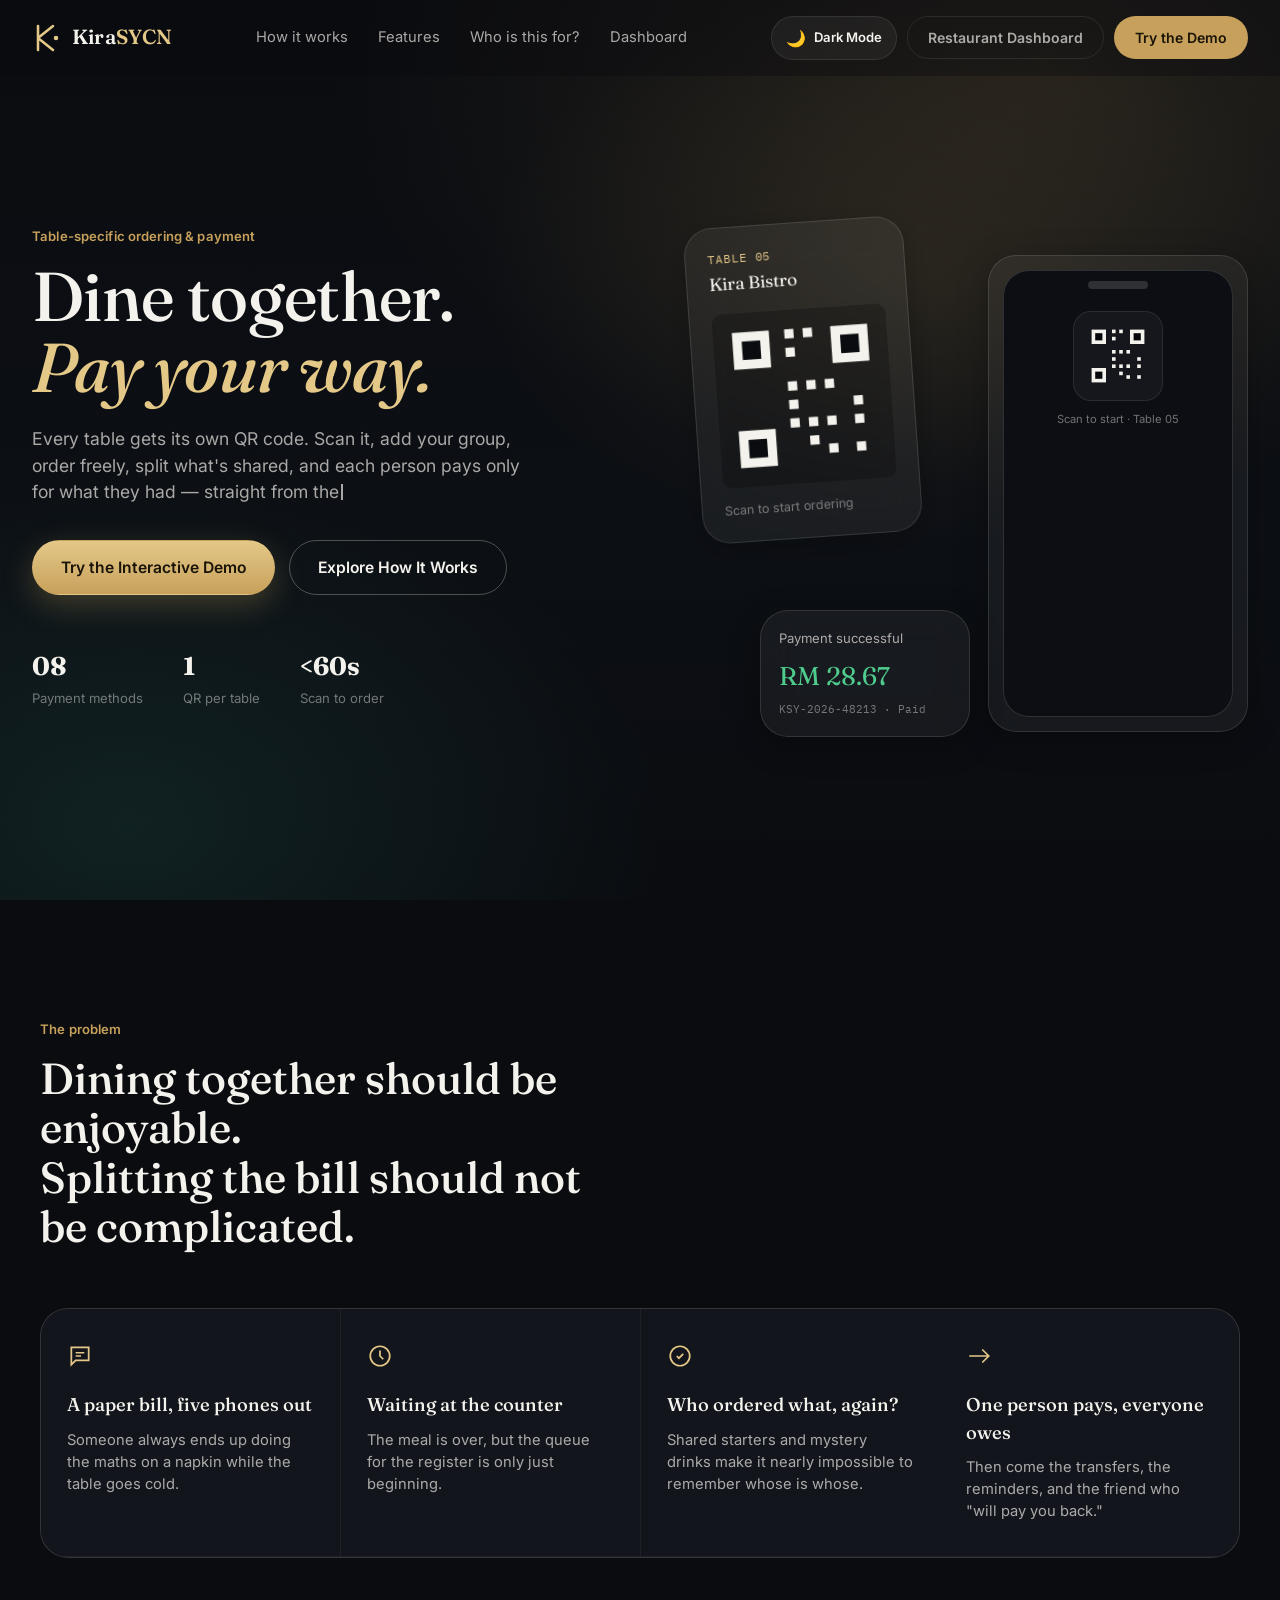
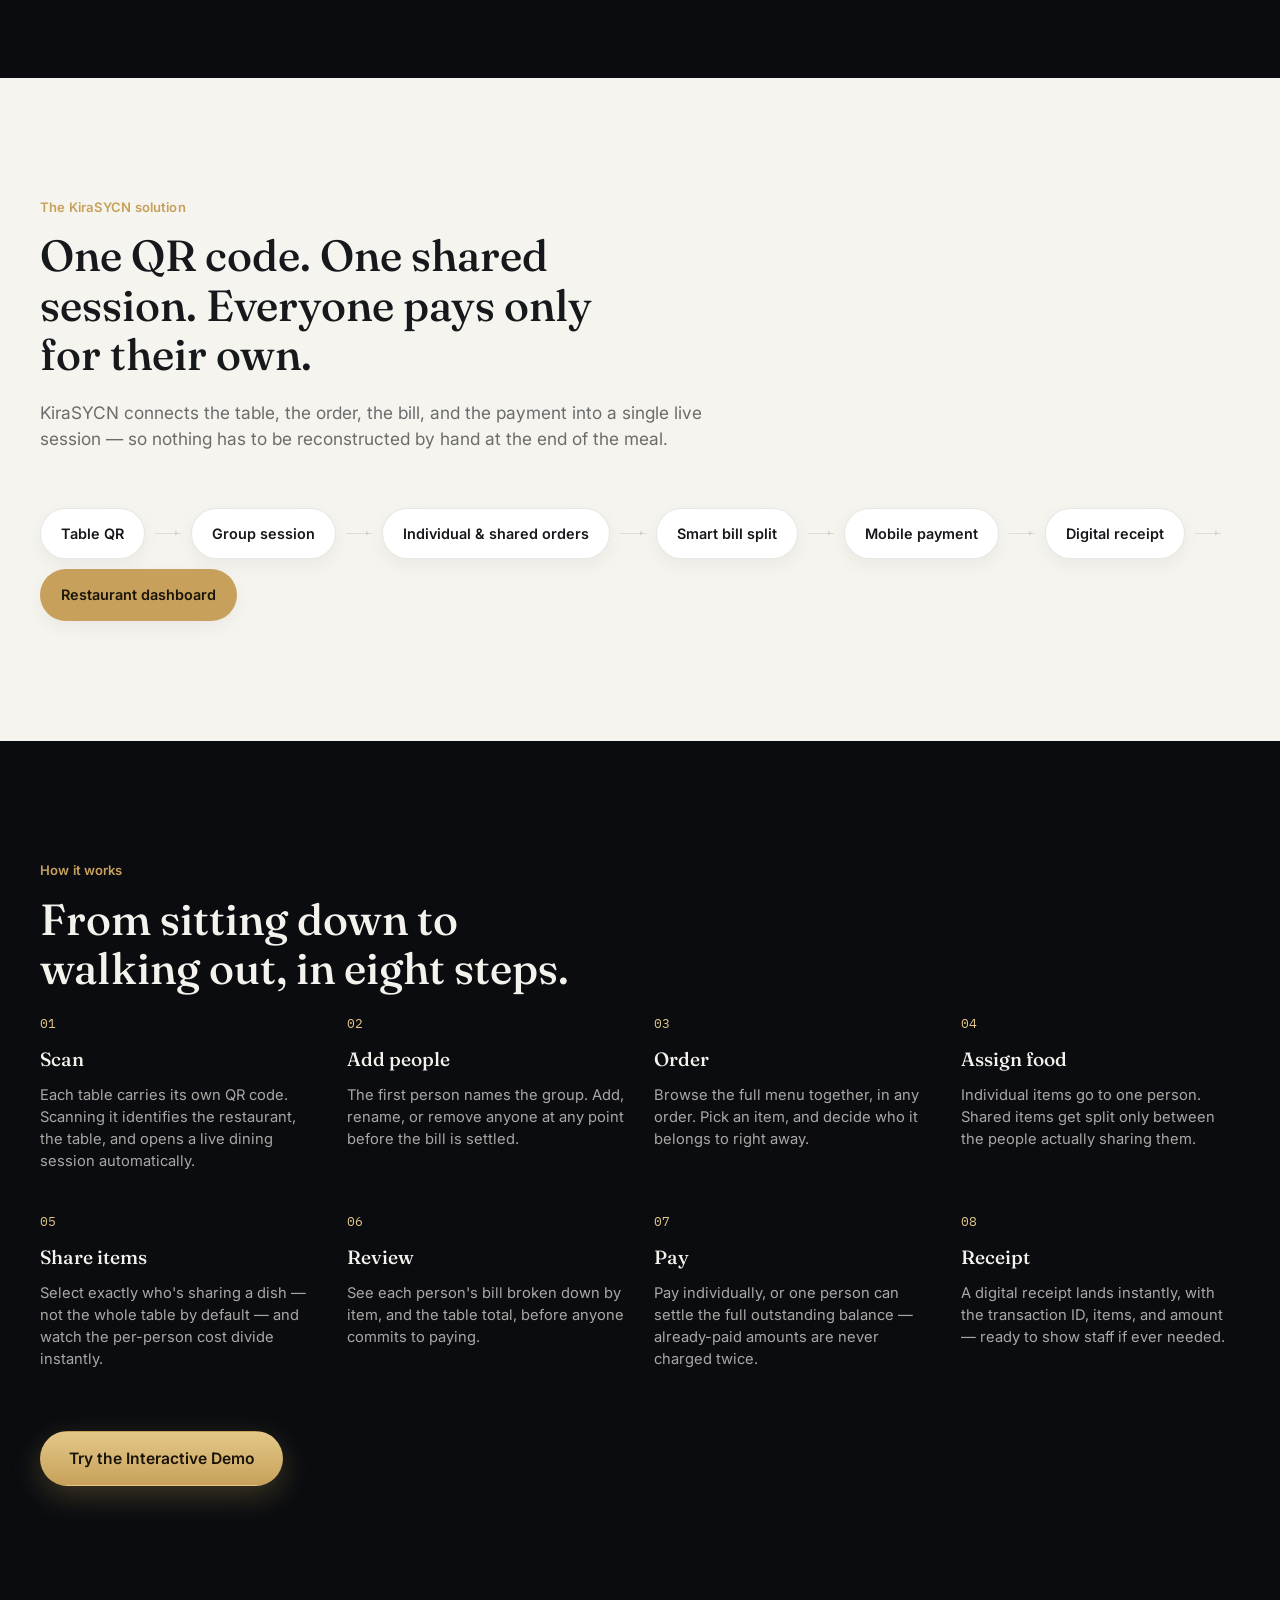
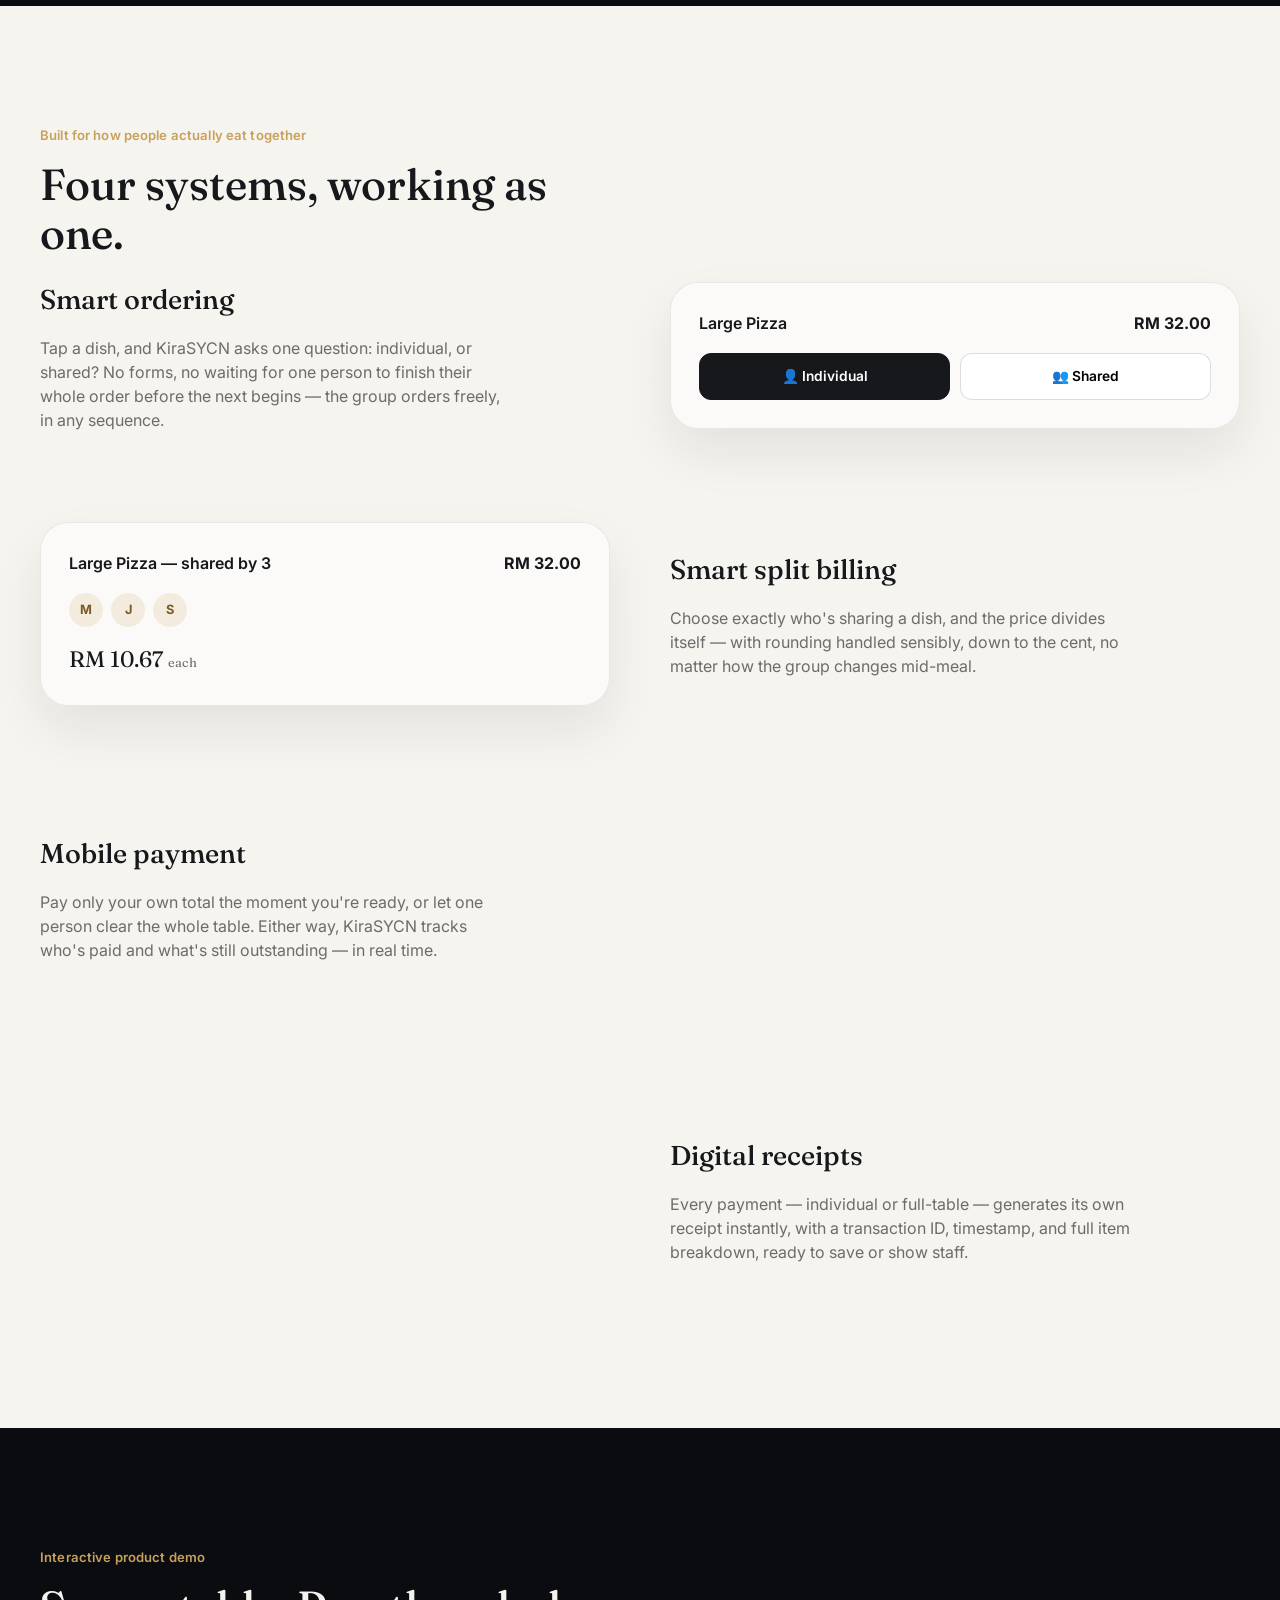
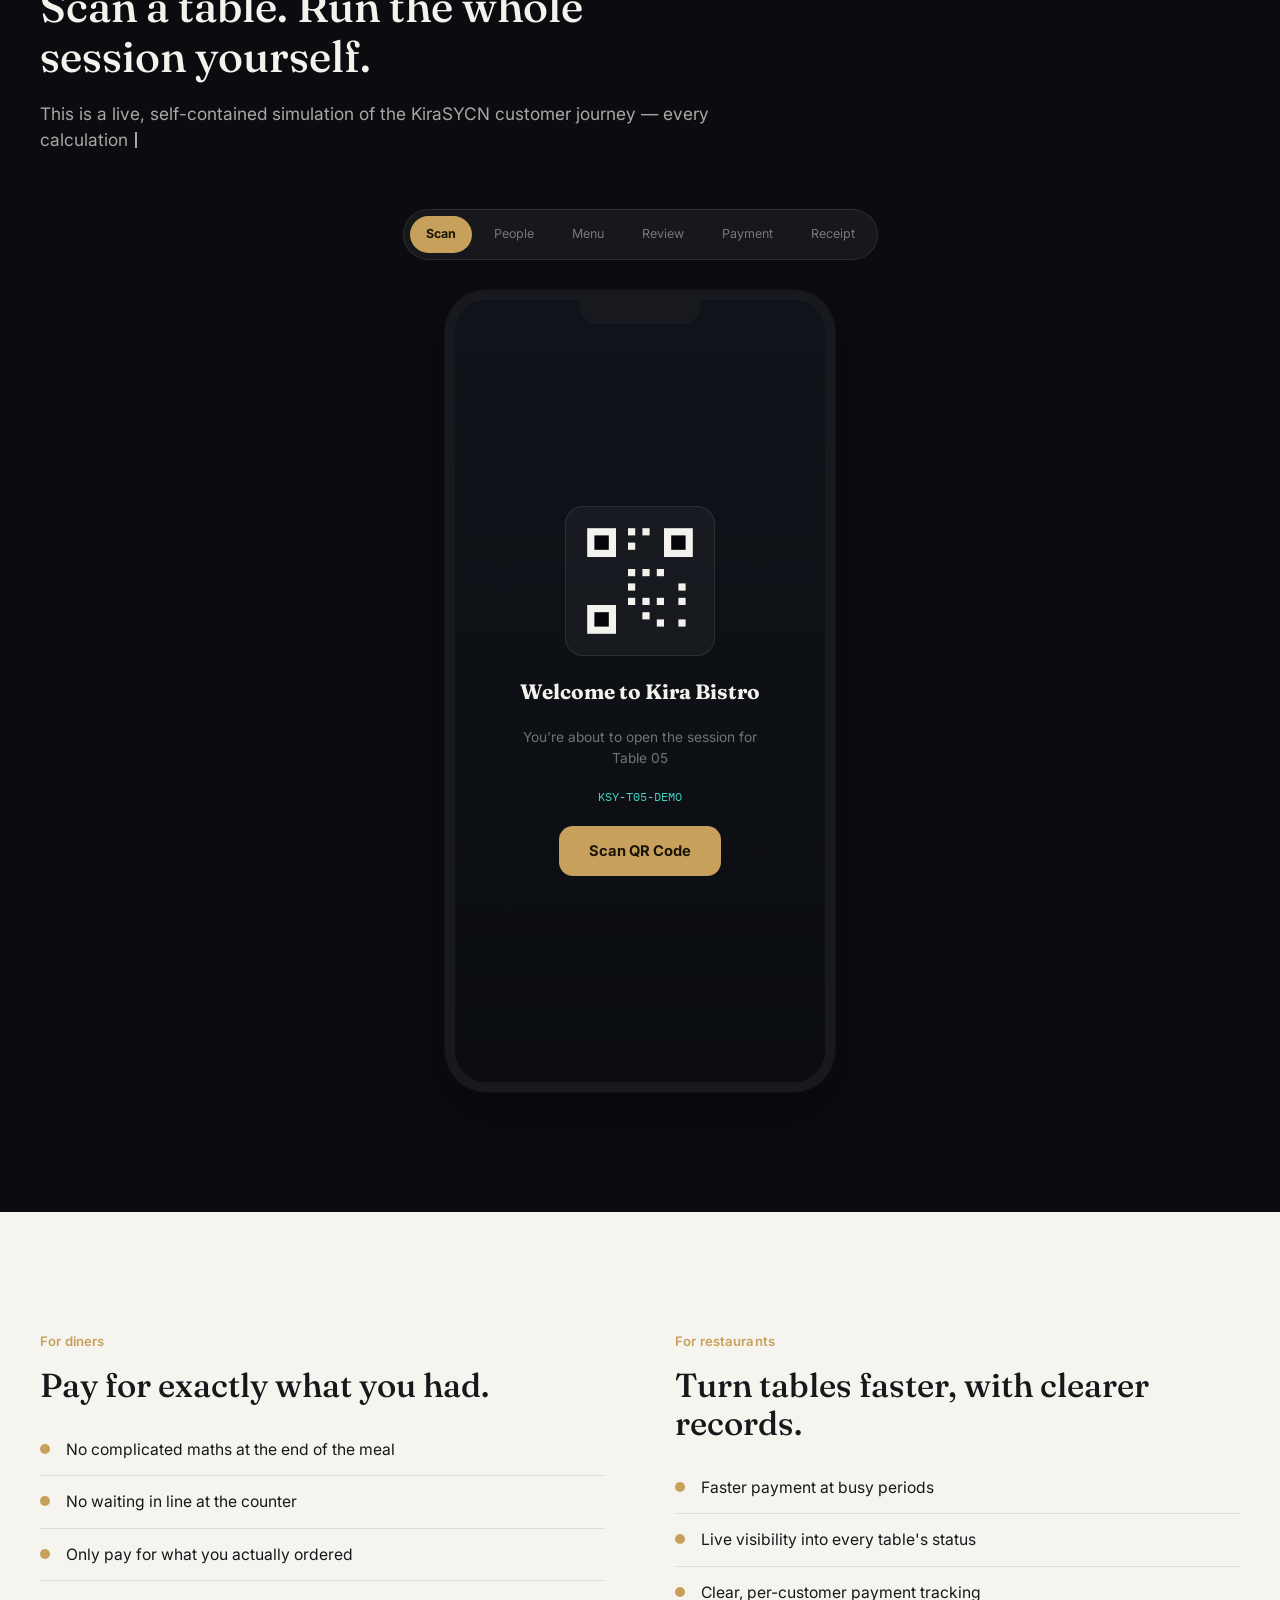
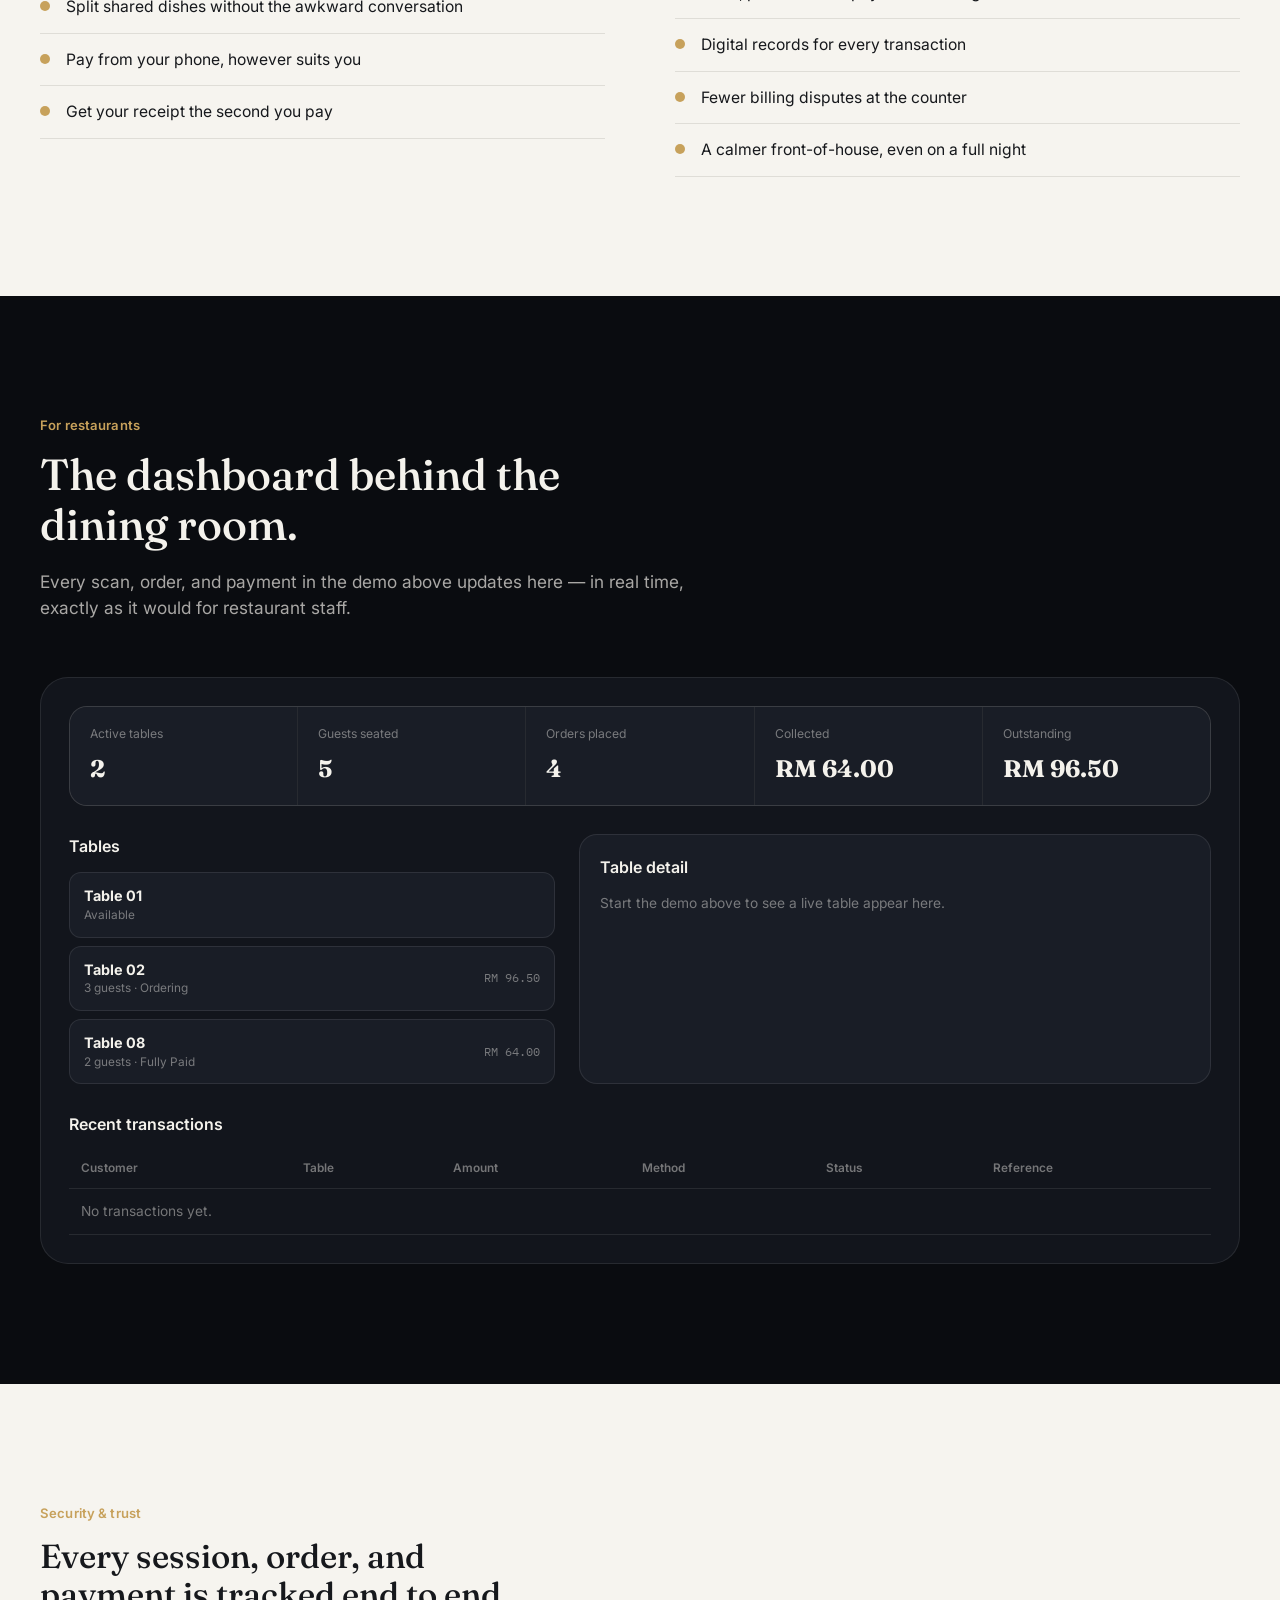
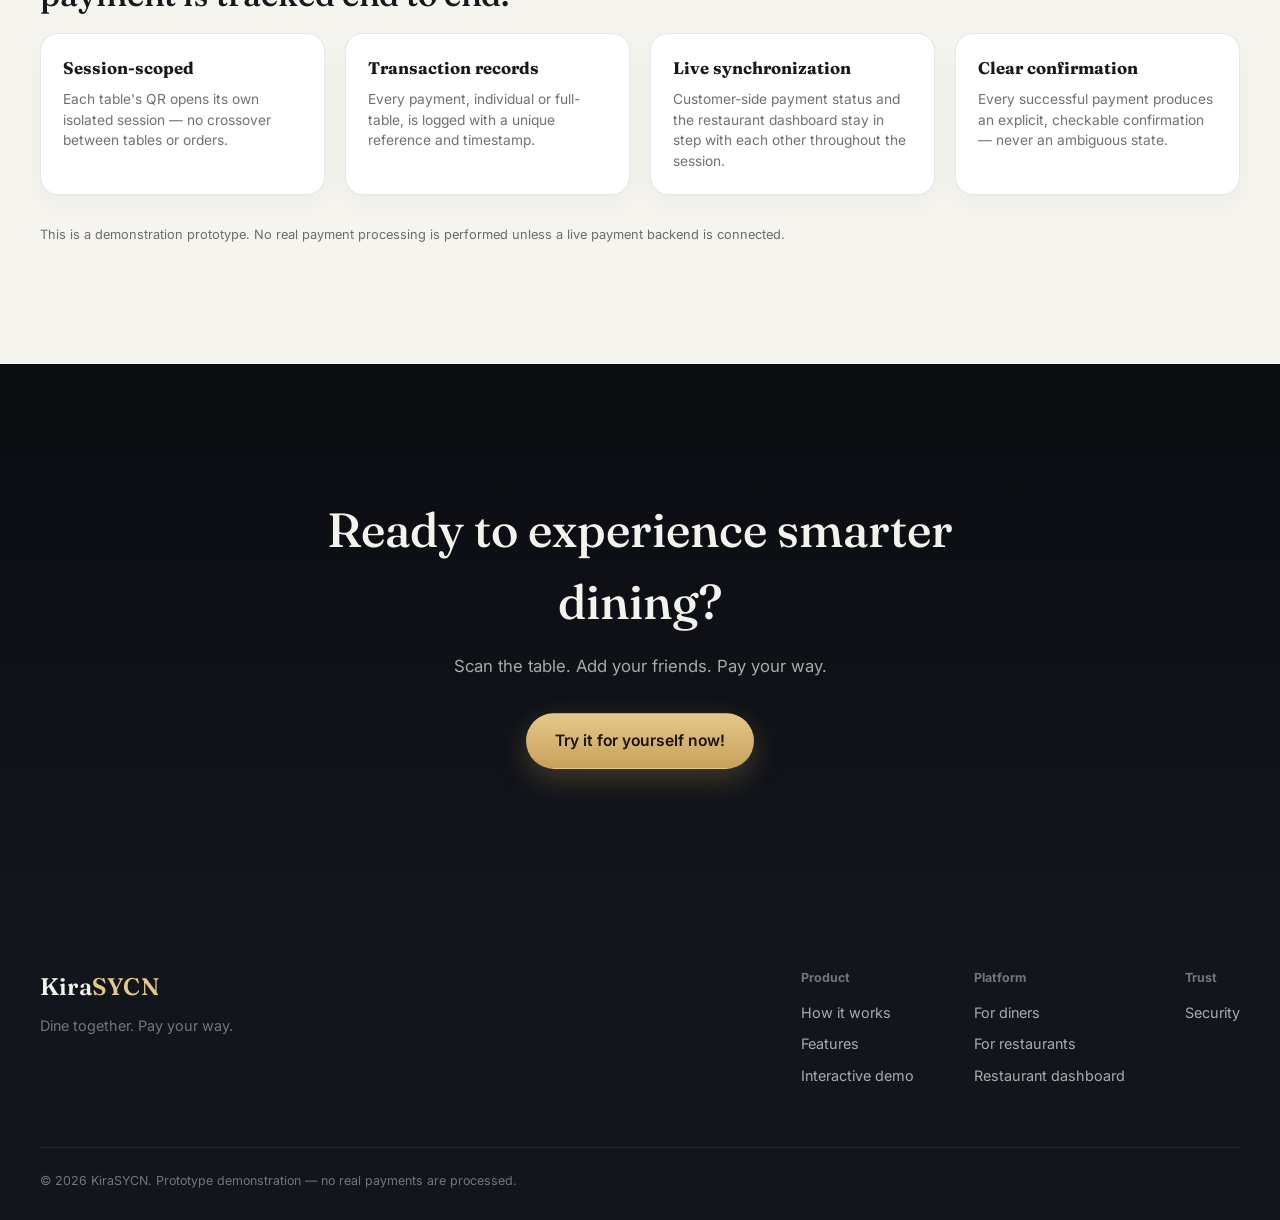
==== commit bf059fb5: "Harden security: staff auth, XSS fixes, CSP, locked-down rules" ====
--- a/index.html
+++ b/index.html
@@ -6,14 +6,7 @@
 <title>KiraSYCN — Dine Together. Pay Your Way.</title>
 <meta name="description" content="KiraSYCN is a universal QR-based restaurant ordering, smart bill-splitting and mobile payment platform for group dining.">
 <!-- Theme & Motion Enhancements: apply saved theme before first paint to avoid a flash -->
-<script>
-(function(){
-  try{
-    var saved = localStorage.getItem('kirasycn-theme');
-    document.documentElement.setAttribute('data-theme', saved === 'light' ? 'light' : 'dark');
-  }catch(e){ document.documentElement.setAttribute('data-theme','dark'); }
-})();
-</script>
+<script src="theme-init.js"></script>
 <link rel="preconnect" href="https://fonts.googleapis.com">
 <link rel="preconnect" href="https://fonts.gstatic.com" crossorigin>
 <link href="https://fonts.googleapis.com/css2?family=Fraunces:opsz,wght@9..144,300;9..144,400;9..144,500;9..144,600;9..144,700&family=Inter:wght@400;500;600;700;800&family=IBM+Plex+Mono:wght@400;500&display=swap" rel="stylesheet">
